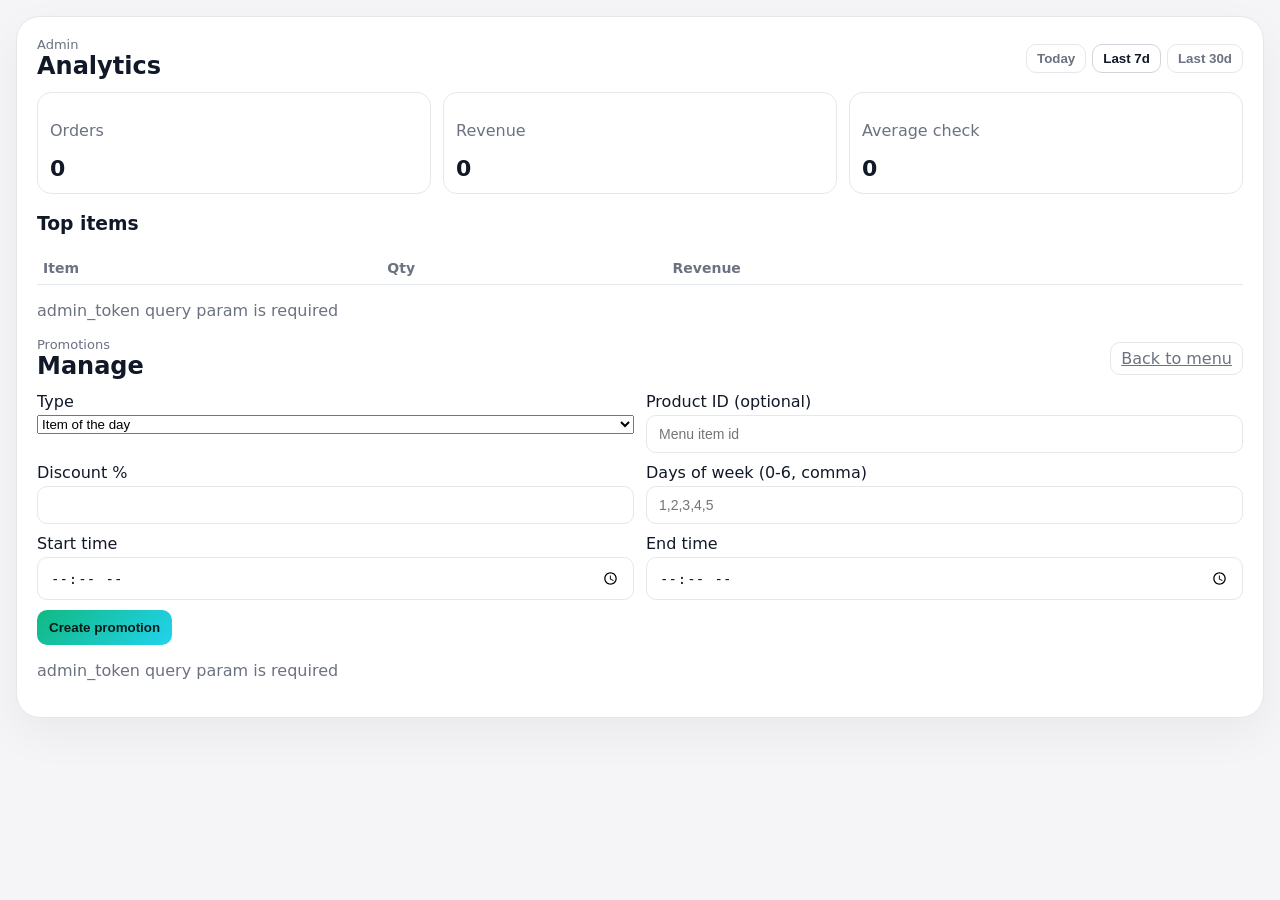
==== web/admin.html @ 86744d02 "Enhance stability and security: add error handling for bot token validation, improve session managem" ====
﻿<!DOCTYPE html>
<html lang="uz">
<head>
  <meta charset="UTF-8" />
  <meta name="viewport" content="width=device-width, initial-scale=1.0" />
  <title>Admin Analytics | Qadam</title>
  <link rel="stylesheet" href="/static/style.css" />
</head>
<body>
  <div class="page single">
    <main class="content">
      <header class="content-head">
        <div>
          <p class="eyebrow">Admin</p>
          <h2>Analytics</h2>
        </div>
        <div class="lang-switch">
          <button class="ghost-btn" data-range="today">Today</button>
          <button class="ghost-btn ghost-active" data-range="7d">Last 7d</button>
          <button class="ghost-btn" data-range="30d">Last 30d</button>
        </div>
      </header>

      <section class="analytics-grid" id="analytics">
        <div class="stat-card">
          <p class="muted">Orders</p>
          <h3 id="stat-orders">0</h3>
        </div>
        <div class="stat-card">
          <p class="muted">Revenue</p>
          <h3 id="stat-revenue">0</h3>
        </div>
        <div class="stat-card">
          <p class="muted">Average check</p>
          <h3 id="stat-avg">0</h3>
        </div>
      </section>

      <section class="orders-panel">
        <h3>Top items</h3>
        <table class="analytics-table">
          <thead>
            <tr>
              <th>Item</th>
              <th>Qty</th>
              <th>Revenue</th>
            </tr>
          </thead>
          <tbody id="top-items"></tbody>
        </table>
        <p id="analytics-status" class="muted status"></p>
      </section>

      <section class="orders-panel">
        <header class="content-head">
          <div>
            <p class="eyebrow">Promotions</p>
            <h2>Manage</h2>
          </div>
          <a class="ghost-btn" id="back-to-menu" href="/">Back to menu</a>
        </header>

        <form id="promo-form" class="form">
          <div class="grid-two">
            <div class="field">
              <label>Type</label>
              <select id="promo-type">
                <option value="item_of_the_day">Item of the day</option>
                <option value="happy_hours">Happy hours</option>
              </select>
            </div>
            <div class="field">
              <label>Product ID (optional)</label>
              <input id="promo-product" placeholder="Menu item id" />
            </div>
          </div>
          <div class="grid-two">
            <div class="field">
              <label>Discount %</label>
              <input id="promo-discount" type="number" min="0" max="100" />
            </div>
            <div class="field">
              <label>Days of week (0-6, comma)</label>
              <input id="promo-days" placeholder="1,2,3,4,5" />
            </div>
          </div>
          <div class="grid-two">
            <div class="field">
              <label>Start time</label>
              <input id="promo-start" type="time" />
            </div>
            <div class="field">
              <label>End time</label>
              <input id="promo-end" type="time" />
            </div>
          </div>
          <button type="submit">Create promotion</button>
          <p id="promo-status" class="muted status"></p>
        </form>

        <div id="promo-list" class="orders-list"></div>
      </section>
    </main>
  </div>

  <script>
    const tenantSlug = decodeURIComponent(window.location.pathname.split("/")[2] || "");
    const adminChatId = new URLSearchParams(window.location.search).get("admin_chat_id");
    const adminToken = new URLSearchParams(window.location.search).get("admin_token");
    const tenantRequiredError = "Tenant slug required. Open page as /t/<slug>/admin";
    const adminRequiredError = "admin_token query param is required";

    const tenantPath = (path) => {
      if (!tenantSlug) throw new Error(tenantRequiredError);
      return `/t/${encodeURIComponent(tenantSlug)}${path}`;
    };

    const adminHeaders = (extra = {}) => {
      if (!adminToken) throw new Error(adminRequiredError);
      const headers = { ...extra, "x-admin-token": String(adminToken) };
      if (adminChatId) {
        headers["x-admin-chat-id"] = String(adminChatId);
      }
      return headers;
    };

    const backLink = document.getElementById("back-to-menu");
    if (backLink && tenantSlug) {
      backLink.href = `/t/${encodeURIComponent(tenantSlug)}`;
    }

    const ordersEl = document.getElementById("stat-orders");
    const revenueEl = document.getElementById("stat-revenue");
    const avgEl = document.getElementById("stat-avg");
    const topItemsEl = document.getElementById("top-items");
    const analyticsStatus = document.getElementById("analytics-status");

    const promoForm = document.getElementById("promo-form");
    const promoStatus = document.getElementById("promo-status");
    const promoList = document.getElementById("promo-list");

    const formatPrice = (n) => `${Number(n || 0).toLocaleString("ru-RU")} so'm`;

    async function loadAnalytics(range = "7d") {
      analyticsStatus.textContent = "";
      if (!tenantSlug) {
        analyticsStatus.textContent = tenantRequiredError;
        return;
      }
      if (!adminToken) {
        analyticsStatus.textContent = adminRequiredError;
        return;
      }
      const res = await fetch(`${tenantPath("/api/admin/analytics")}?range=${encodeURIComponent(range)}`, {
        headers: adminHeaders(),
      });
      if (res.status === 403) {
        analyticsStatus.textContent = "Analytics unavailable for current plan or admin access.";
        return;
      }
      if (!res.ok) {
        analyticsStatus.textContent = "Analytics yuklab bo'lmadi.";
        return;
      }
      const data = await res.json();
      ordersEl.textContent = data.orders || 0;
      revenueEl.textContent = formatPrice(data.revenue || 0);
      avgEl.textContent = formatPrice(data.average_check || 0);
      topItemsEl.innerHTML = "";
      (data.top_items || []).forEach((item) => {
        const row = document.createElement("tr");
        row.innerHTML = `<td>${item.name}</td><td>${item.qty}</td><td>${formatPrice(item.revenue)}</td>`;
        topItemsEl.appendChild(row);
      });
    }

    async function loadPromotions() {
      promoStatus.textContent = "";
      if (!tenantSlug) {
        promoStatus.textContent = tenantRequiredError;
        return;
      }
      if (!adminToken) {
        promoStatus.textContent = adminRequiredError;
        return;
      }
      const res = await fetch(tenantPath("/api/admin/promotions"), { headers: adminHeaders() });
      if (res.status === 403) {
        promoStatus.textContent = "Promotions unavailable for current plan or admin access.";
        return;
      }
      if (!res.ok) {
        promoStatus.textContent = "Promolarni yuklab bo'lmadi.";
        return;
      }
      const data = await res.json();
      renderPromotions(data.items || []);
    }

    function renderPromotions(items) {
      promoList.innerHTML = "";
      if (!items.length) {
        promoList.innerHTML = '<p class="muted">Promo yo\'q</p>';
        return;
      }
      items.forEach((promo) => {
        const card = document.createElement("div");
        card.className = "orders-card";
        card.innerHTML = `
          <div class="orders-card-head">
            <div><strong>#${promo.id}</strong> · ${promo.type}</div>
            <span class="status-pill">${promo.is_active ? "Active" : "Inactive"}</span>
          </div>
          <div class="muted">Product: ${promo.product_id || "-"} | Discount: ${promo.discount_percent || 0}%</div>
          <div class="muted">Time: ${promo.start_time || "-"} - ${promo.end_time || "-"} | Days: ${(promo.days_of_week || []).join(", ")}</div>
        `;
        const btn = document.createElement("button");
        btn.type = "button";
        btn.textContent = promo.is_active ? "Deactivate" : "Activate";
        btn.addEventListener("click", async () => {
          await updatePromo(promo.id, { is_active: !promo.is_active });
          await loadPromotions();
        });
        const footer = document.createElement("div");
        footer.className = "orders-card-foot";
        footer.appendChild(document.createElement("div"));
        footer.appendChild(btn);
        card.appendChild(footer);
        promoList.appendChild(card);
      });
    }

    async function updatePromo(id, payload) {
      const res = await fetch(tenantPath(`/api/admin/promotions/${id}`), {
        method: "PATCH",
        headers: adminHeaders({ "Content-Type": "application/json" }),
        body: JSON.stringify(payload),
      });
      if (!res.ok) {
        promoStatus.textContent = "Promo yangilashda xatolik.";
      }
    }

    promoForm.addEventListener("submit", async (evt) => {
      evt.preventDefault();
      promoStatus.textContent = "";
      if (!tenantSlug) {
        promoStatus.textContent = tenantRequiredError;
        return;
      }
      if (!adminToken) {
        promoStatus.textContent = adminRequiredError;
        return;
      }

      const type = document.getElementById("promo-type").value;
      const productId = document.getElementById("promo-product").value;
      const discount = document.getElementById("promo-discount").value;
      const days = document.getElementById("promo-days").value;
      const start = document.getElementById("promo-start").value;
      const end = document.getElementById("promo-end").value;

      const payload = {
        type,
        product_id: productId ? Number(productId) : null,
        discount_percent: discount ? Number(discount) : null,
        days_of_week: days ? days.split(",").map((d) => Number(d.trim())).filter((d) => !Number.isNaN(d)) : null,
        start_time: start || null,
        end_time: end || null,
        is_active: true,
      };

      const res = await fetch(tenantPath("/api/admin/promotions"), {
        method: "POST",
        headers: adminHeaders({ "Content-Type": "application/json" }),
        body: JSON.stringify(payload),
      });
      if (!res.ok) {
        promoStatus.textContent = "Promo yaratishda xatolik.";
        return;
      }
      promoStatus.textContent = "Promo yaratildi.";
      promoForm.reset();
      await loadPromotions();
    });

    document.querySelectorAll("[data-range]").forEach((btn) => {
      btn.addEventListener("click", () => {
        document.querySelectorAll("[data-range]").forEach((b) => b.classList.remove("ghost-active"));
        btn.classList.add("ghost-active");
        loadAnalytics(btn.getAttribute("data-range"));
      });
    });

    loadAnalytics("7d");
    loadPromotions();
  </script>
</body>
</html>
---- static/style.css ----
:root {
  --bg: #f5f5f7;
  --panel: #ffffff;
  --card: #ffffff;
  --stroke: #e4e7ec;
  --accent: #10b981;
  --accent-2: #22d3ee;
  --text: #111827;
  --muted: #6b7280;
  --pill-green: #d1fae5;
  --pill-red: #fee2e2;
}
* { box-sizing: border-box; }
body {
  margin: 0;
  font-family: "Inter", system-ui, -apple-system, sans-serif;
  color: var(--text);
  background: var(--bg);
}
.page {
  display: grid;
  grid-template-columns: 320px 1fr 360px;
  gap: 16px;
  padding: 16px;
  max-width: 1440px;
  margin: 0 auto;
}
@media (max-width: 1200px) {
  .page { grid-template-columns: 260px 1fr; }
  .cart-pane { grid-column: 1 / -1; }
}
@media (max-width: 900px) {
  .page { grid-template-columns: 1fr; padding: 12px; }
  .promo-card { order: -1; }
  .cart-pane { position: static; top: auto; }
}
.promo-card {
  background: #111827;
  border-radius: 24px;
  padding: 20px;
  color: #f9fafb;
  display: flex;
  align-items: stretch;
  min-height: 520px;
  box-shadow: 0 20px 50px rgba(0,0,0,0.08);
}
.promo-plate {
  background: linear-gradient(180deg, #111827 0%, #0b1224 100%);
  border-radius: 18px;
  padding: 20px;
  border: 1px solid rgba(255,255,255,0.06);
  display: flex;
  flex-direction: column;
  gap: 16px;
}
.promo-plate h1 {
  margin: 0;
  font-size: 28px;
  line-height: 1.2;
}
.promo-copy { margin: 0; color: #cbd5e1; line-height: 1.5; }
.pill {
  display: inline-flex;
  padding: 6px 12px;
  border-radius: 999px;
  background: rgba(34,211,238,0.15);
  color: #a5f3fc;
  font-weight: 700;
  font-size: 12px;
  letter-spacing: 0.4px;
}
.promo-qr {
  margin-top: auto;
  display: flex;
  gap: 12px;
  align-items: center;
  padding: 12px;
  border-radius: 14px;
  background: rgba(255,255,255,0.04);
  border: 1px dashed rgba(255,255,255,0.12);
}
.promo-qr img {
  width: 80px;
  height: 80px;
  object-fit: cover;
  border-radius: 12px;
}
.qr-placeholder {
  width: 80px;
  height: 80px;
  border-radius: 14px;
  background: #0f172a;
  display: grid;
  place-items: center;
  color: #9ca3af;
  font-weight: 700;
  border: 1px solid rgba(255,255,255,0.08);
}
.promo-meta span { display: block; font-weight: 700; }
.promo-meta small { color: #cbd5e1; }
.promo-meta a {
  color: #a5f3fc;
  font-weight: 700;
  text-decoration: none;
}

.content {
  background: var(--panel);
  border-radius: 24px;
  padding: 20px;
  border: 1px solid var(--stroke);
  box-shadow: 0 16px 45px rgba(0,0,0,0.05);
}
.content-head {
  display: flex;
  justify-content: space-between;
  align-items: center;
  gap: 12px;
  margin-bottom: 12px;
}
.hero {
  position: relative;
  border-radius: 20px;
  overflow: hidden;
  min-height: 220px;
  margin-bottom: 18px;
  border: 1px solid var(--stroke);
}
.hero-media {
  position: absolute;
  inset: 0;
  background-size: cover;
  background-position: center;
  background-repeat: no-repeat;
}
.hero-media.hero-fallback {
  background: linear-gradient(135deg, #111827, #1f2937);
}
.hero-overlay {
  position: absolute;
  inset: 0;
  background: rgba(15, 23, 42, 0.5);
}
.hero-content {
  position: relative;
  z-index: 1;
  color: #f9fafb;
  padding: 18px 20px;
  max-width: 520px;
}
.hero-eyebrow {
  margin: 0 0 6px;
  font-size: 12px;
  letter-spacing: 0.4px;
  text-transform: uppercase;
  color: rgba(248, 250, 252, 0.8);
}
.hero-content h3 {
  margin: 0 0 8px;
  font-size: 26px;
}
.hero-desc {
  margin: 0 0 12px;
  color: rgba(248, 250, 252, 0.85);
  line-height: 1.5;
}
.hero-btn {
  background: rgba(255, 255, 255, 0.12);
  border-color: rgba(255, 255, 255, 0.3);
  color: #f9fafb;
}
.eyebrow { margin: 0; color: var(--muted); font-size: 13px; }
.content h2 { margin: 0; font-size: 24px; }
.lang-switch { display: inline-flex; gap: 6px; }
.ghost-btn {
  background: transparent;
  color: var(--muted);
  border: 1px solid var(--stroke);
  border-radius: 10px;
  padding: 6px 10px;
  cursor: pointer;
}
.ghost-active { color: var(--text); border-color: #d1d5db; }

.menu-grid {
  display: grid;
  gap: 14px;
  grid-template-columns: repeat(auto-fit, minmax(220px, 1fr));
}
.menu-card {
  background: var(--card);
  border: 1px solid var(--stroke);
  border-radius: 18px;
  padding: 14px;
  position: relative;
  box-shadow: 0 10px 30px rgba(0,0,0,0.04);
}
.menu-card .badge-green {
  position: absolute;
  top: 12px;
  left: 12px;
  background: var(--pill-green);
  color: #047857;
  padding: 4px 10px;
  border-radius: 10px;
  font-size: 12px;
  font-weight: 700;
}
.menu-card .badge-promo {
  position: absolute;
  top: 12px;
  right: 12px;
  background: #fee2e2;
  color: #991b1b;
  padding: 4px 10px;
  border-radius: 10px;
  font-size: 12px;
  font-weight: 700;
}
.menu-card .badge-promo-alt {
  position: absolute;
  bottom: 12px;
  left: 12px;
  background: #e0f2fe;
  color: #075985;
  padding: 4px 10px;
  border-radius: 10px;
  font-size: 12px;
  font-weight: 700;
}
.menu-card img {
  width: 100%;
  height: 100%;
  object-fit: cover;
  object-position: center;
  display: block;
  background: #f8fafc;
}
.menu-item-image {
  width: 100%;
  height: 200px;
  overflow: hidden;
  border-radius: 14px;
  background: #f3f4f6;
}
.menu-card h4 { margin: 10px 0 6px; font-size: 16px; }
.menu-card p { margin: 0; color: var(--muted); font-size: 13px; line-height: 1.5; min-height: 40px; }
.price-row {
  display: flex;
  align-items: center;
  justify-content: space-between;
  margin-top: 12px;
}
.price {
  font-size: 18px;
  font-weight: 800;
  display: flex;
  flex-direction: column;
  gap: 2px;
}
.promo-note {
  font-size: 11px;
  color: var(--muted);
  text-decoration: line-through;
}
.add-btn {
  width: 44px;
  height: 36px;
  border-radius: 10px;
  border: 1px solid var(--stroke);
  background: #f5f5f7;
  cursor: pointer;
  font-size: 18px;
  color: #111827;
}
.cart-pane {
  position: sticky;
  top: 12px;
  align-self: start;
  background: var(--panel);
  border: 1px solid var(--stroke);
  border-radius: 18px;
  padding: 16px;
  box-shadow: 0 16px 40px rgba(0,0,0,0.06);
  display: flex;
  flex-direction: column;
  gap: 12px;
}
.cart-head { display: flex; align-items: center; justify-content: space-between; gap: 10px; }
.cart-body { min-height: 120px; border: 1px dashed var(--stroke); border-radius: 12px; padding: 10px; background: #f8fafc; }
.cart-list { margin: 0; padding: 0; list-style: none; display: flex; flex-direction: column; gap: 6px; }
.cart-item { display: flex; justify-content: space-between; padding: 8px 6px; background: #fff; border-radius: 10px; border: 1px solid #e5e7eb; }
.field { display: flex; flex-direction: column; gap: 4px; margin-bottom: 10px; }
input, textarea {
  background: #fff;
  border: 1px solid #e5e7eb;
  border-radius: 10px;
  padding: 10px 12px;
  color: var(--text);
  font-size: 14px;
  width: 100%;
}
textarea { resize: vertical; min-height: 70px; }
.muted { color: var(--muted); }
.status { min-height: 20px; }
.total-line { font-weight: 800; }
.grid-two {
  display: grid;
  grid-template-columns: repeat(auto-fit, minmax(160px, 1fr));
  gap: 12px;
}
.page.single {
  grid-template-columns: 1fr;
}
.orders-panel {
  margin-top: 12px;
}
.orders-search {
  display: flex;
  gap: 10px;
  align-items: center;
}
.orders-search button {
  white-space: nowrap;
}
.orders-list {
  display: grid;
  gap: 12px;
}
.orders-card {
  border: 1px solid var(--stroke);
  border-radius: 14px;
  padding: 12px;
  background: #fff;
  display: grid;
  gap: 10px;
}
.orders-card-head {
  display: flex;
  justify-content: space-between;
  align-items: center;
  gap: 10px;
}
.orders-items {
  margin: 0;
  padding-left: 18px;
  color: var(--muted);
}
.orders-card-foot {
  display: flex;
  justify-content: space-between;
  align-items: center;
  gap: 10px;
}
.status-pill {
  padding: 4px 10px;
  border-radius: 999px;
  background: var(--pill-green);
  color: #047857;
  font-size: 12px;
  font-weight: 700;
}
.analytics-grid {
  display: grid;
  gap: 12px;
  grid-template-columns: repeat(auto-fit, minmax(180px, 1fr));
  margin-bottom: 16px;
}
.stat-card {
  border: 1px solid var(--stroke);
  border-radius: 14px;
  padding: 12px;
  background: #fff;
}
.stat-card h3 {
  margin: 6px 0 0;
  font-size: 22px;
}
.analytics-table {
  width: 100%;
  border-collapse: collapse;
  margin-top: 10px;
}
.analytics-table th,
.analytics-table td {
  text-align: left;
  border-bottom: 1px solid var(--stroke);
  padding: 8px 6px;
  font-size: 14px;
}
.analytics-table th {
  color: var(--muted);
  font-weight: 600;
}
button {
  background: linear-gradient(135deg, var(--accent), var(--accent-2));
  color: #041b16;
  border: none;
  border-radius: 10px;
  padding: 10px 12px;
  font-weight: 700;
  cursor: pointer;
  transition: transform 120ms ease, box-shadow 120ms ease;
}
button:hover { transform: translateY(-1px); box-shadow: 0 8px 18px rgba(34, 211, 238, 0.25); }
button:disabled { opacity: 0.6; cursor: not-allowed; transform: none; box-shadow: none; }
.img-placeholder {
  width: 100%;
  height: 100%;
  background: #f3f4f6;
  display: grid;
  place-items: center;
  color: var(--muted);
  font-weight: 700;
  text-align: center;
  padding: 12px;
}
@media (max-width: 768px) {
  .menu-item-image { height: 150px; }
  .hero { min-height: 170px; }
  .hero-content { padding: 14px 16px; }
  .hero-content h3 { font-size: 22px; }
}
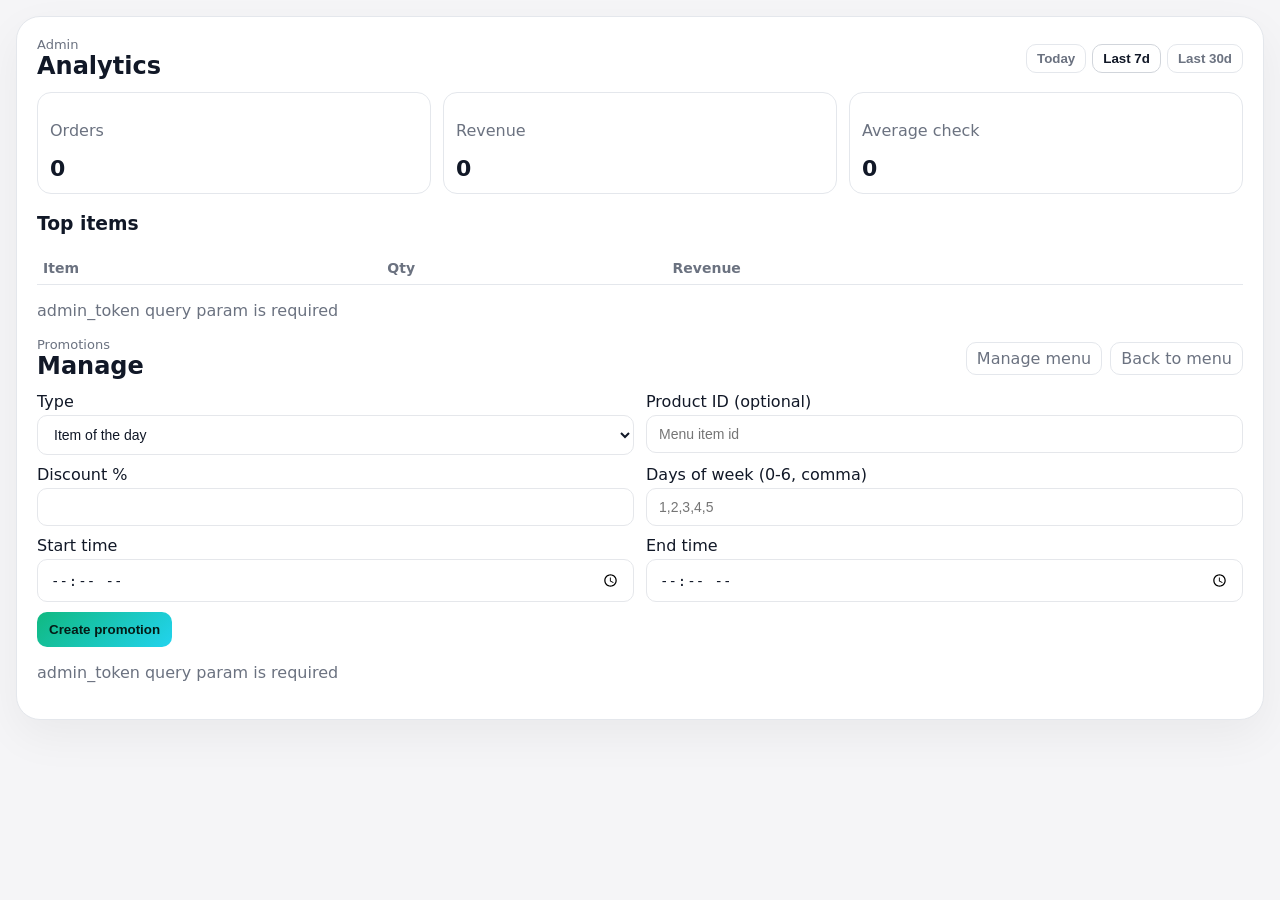
==== commit e54c1e8e: "Implement admin menu management: add menu item creation, updating, and deletion functionality; enhan" ====
--- a/web/admin.html
+++ b/web/admin.html
@@ -57,7 +57,10 @@
             <p class="eyebrow">Promotions</p>
             <h2>Manage</h2>
           </div>
-          <a class="ghost-btn" id="back-to-menu" href="/">Back to menu</a>
+          <div class="menu-admin-nav">
+            <a class="ghost-btn button-link" id="menu-manager-link" href="/">Manage menu</a>
+            <a class="ghost-btn button-link" id="back-to-menu" href="/">Back to menu</a>
+          </div>
         </header>
 
         <form id="promo-form" class="form">
@@ -125,8 +128,14 @@
     };
 
     const backLink = document.getElementById("back-to-menu");
+    const menuManagerLink = document.getElementById("menu-manager-link");
     if (backLink && tenantSlug) {
       backLink.href = `/t/${encodeURIComponent(tenantSlug)}`;
+    }
+    if (menuManagerLink && tenantSlug) {
+      const params = new URLSearchParams(window.location.search);
+      const suffix = params.toString() ? `?${params.toString()}` : "";
+      menuManagerLink.href = `/admin/menu/${encodeURIComponent(tenantSlug)}${suffix}`;
     }
 
     const ordersEl = document.getElementById("stat-orders");
--- a/static/style.css
+++ b/static/style.css
@@ -116,6 +116,7 @@
   justify-content: space-between;
   align-items: center;
   gap: 12px;
+  flex-wrap: wrap;
   margin-bottom: 12px;
 }
 .hero {
@@ -172,6 +173,11 @@
 .eyebrow { margin: 0; color: var(--muted); font-size: 13px; }
 .content h2 { margin: 0; font-size: 24px; }
 .lang-switch { display: inline-flex; gap: 6px; }
+.menu-admin-nav {
+  display: inline-flex;
+  gap: 8px;
+  flex-wrap: wrap;
+}
 .ghost-btn {
   background: transparent;
   color: var(--muted);
@@ -291,7 +297,7 @@
 .cart-list { margin: 0; padding: 0; list-style: none; display: flex; flex-direction: column; gap: 6px; }
 .cart-item { display: flex; justify-content: space-between; padding: 8px 6px; background: #fff; border-radius: 10px; border: 1px solid #e5e7eb; }
 .field { display: flex; flex-direction: column; gap: 4px; margin-bottom: 10px; }
-input, textarea {
+input, textarea, select {
   background: #fff;
   border: 1px solid #e5e7eb;
   border-radius: 10px;
@@ -314,6 +320,7 @@
 }
 .orders-panel {
   margin-top: 12px;
+  min-width: 0;
 }
 .orders-search {
   display: flex;
@@ -351,6 +358,7 @@
   justify-content: space-between;
   align-items: center;
   gap: 10px;
+  flex-wrap: wrap;
 }
 .status-pill {
   padding: 4px 10px;
@@ -392,6 +400,122 @@
   color: var(--muted);
   font-weight: 600;
 }
+.button-link {
+  text-decoration: none;
+  display: inline-flex;
+  align-items: center;
+  justify-content: center;
+}
+.secondary-btn,
+.danger-btn {
+  background: #fff;
+  color: var(--text);
+  border: 1px solid var(--stroke);
+  box-shadow: none;
+}
+.secondary-btn:hover,
+.danger-btn:hover {
+  box-shadow: none;
+}
+.danger-btn {
+  color: #991b1b;
+  border-color: #fecaca;
+  background: #fff5f5;
+}
+.menu-admin-page {
+  overflow: hidden;
+}
+.menu-admin-shell {
+  display: grid;
+  grid-template-columns: minmax(300px, 360px) minmax(0, 1fr);
+  gap: 18px;
+  align-items: start;
+}
+.menu-admin-form-panel {
+  position: sticky;
+  top: 12px;
+  align-self: start;
+}
+.menu-table-toolbar {
+  display: flex;
+  align-items: center;
+  justify-content: space-between;
+  gap: 12px;
+  flex-wrap: wrap;
+}
+.menu-table-wrap {
+  width: 100%;
+  overflow-x: auto;
+  border: 1px solid var(--stroke);
+  border-radius: 16px;
+  background: #fff;
+  padding: 6px 12px 12px;
+}
+.menu-admin-table {
+  min-width: 760px;
+  margin-top: 0;
+}
+.upload-row {
+  display: flex;
+  align-items: center;
+  gap: 10px;
+  flex-wrap: wrap;
+}
+.image-preview-card {
+  width: 100%;
+  min-height: 180px;
+  border-radius: 16px;
+  overflow: hidden;
+  border: 1px dashed var(--stroke);
+  background: #f8fafc;
+  display: grid;
+  place-items: center;
+}
+.image-preview-card.has-image {
+  border-style: solid;
+}
+.image-preview-card img {
+  width: 100%;
+  height: 220px;
+  object-fit: cover;
+  display: block;
+}
+.menu-form-actions {
+  display: flex;
+  gap: 10px;
+  flex-wrap: wrap;
+}
+.inline-actions {
+  display: flex;
+  gap: 8px;
+  flex-wrap: wrap;
+}
+.image-thumb {
+  width: 68px;
+  height: 68px;
+  border-radius: 12px;
+  object-fit: cover;
+  display: block;
+  background: #f3f4f6;
+  border: 1px solid var(--stroke);
+}
+.image-thumb-fallback {
+  display: grid;
+  place-items: center;
+  color: var(--muted);
+  font-size: 12px;
+  text-align: center;
+  padding: 6px;
+}
+.empty-state {
+  margin-top: 14px;
+  border: 1px dashed var(--stroke);
+  border-radius: 16px;
+  padding: 18px;
+  color: var(--muted);
+  text-align: center;
+  background: #fafafa;
+}
 button {
   background: linear-gradient(135deg, var(--accent), var(--accent-2));
   color: #041b16;
@@ -420,4 +544,8 @@
   .hero { min-height: 170px; }
   .hero-content { padding: 14px 16px; }
   .hero-content h3 { font-size: 22px; }
-}
+  .menu-admin-shell { grid-template-columns: 1fr; }
+  .menu-admin-form-panel { position: static; }
+  .menu-table-wrap { padding: 6px 8px 10px; }
+  .image-preview-card img { height: 180px; }
+}
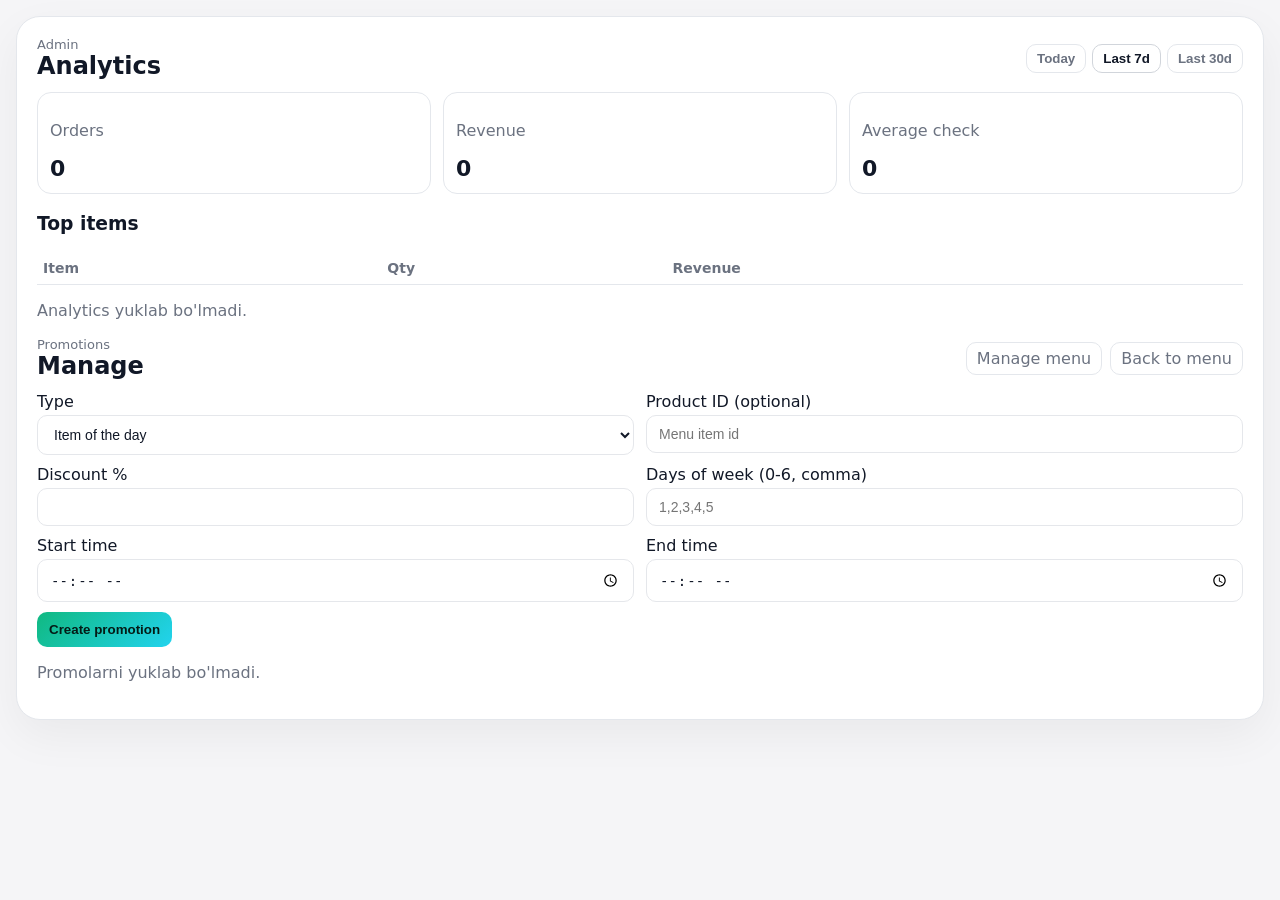
==== commit 505dedfb: "Add admin login tokens and cookie sessions" ====
--- a/web/admin.html
+++ b/web/admin.html
@@ -108,33 +108,25 @@
 
   <script>
     const tenantSlug = decodeURIComponent(window.location.pathname.split("/")[2] || "");
-    const adminChatId = new URLSearchParams(window.location.search).get("admin_chat_id");
-    const adminToken = new URLSearchParams(window.location.search).get("admin_token");
+    const initialParams = new URLSearchParams(window.location.search);
+    const adminToken = initialParams.get("admin_token");
     const tenantRequiredError = "Tenant slug required. Open page as /t/<slug>/admin";
-    const adminRequiredError = "admin_token query param is required";
+    const accessDeniedError = "Access denied.";
 
     const tenantPath = (path) => {
       if (!tenantSlug) throw new Error(tenantRequiredError);
       return `/t/${encodeURIComponent(tenantSlug)}${path}`;
     };
 
-    const adminHeaders = (extra = {}) => {
-      if (!adminToken) throw new Error(adminRequiredError);
-      const headers = { ...extra, "x-admin-token": String(adminToken) };
-      if (adminChatId) {
-        headers["x-admin-chat-id"] = String(adminChatId);
-      }
-      return headers;
-    };
-
     const backLink = document.getElementById("back-to-menu");
     const menuManagerLink = document.getElementById("menu-manager-link");
+    const cleanedParams = new URLSearchParams(window.location.search);
+    cleanedParams.delete("admin_token");
     if (backLink && tenantSlug) {
       backLink.href = `/t/${encodeURIComponent(tenantSlug)}`;
     }
     if (menuManagerLink && tenantSlug) {
-      const params = new URLSearchParams(window.location.search);
-      const suffix = params.toString() ? `?${params.toString()}` : "";
+      const suffix = cleanedParams.toString() ? `?${cleanedParams.toString()}` : "";
       menuManagerLink.href = `/admin/menu/${encodeURIComponent(tenantSlug)}${suffix}`;
     }
 
@@ -150,19 +142,52 @@
 
     const formatPrice = (n) => `${Number(n || 0).toLocaleString("ru-RU")} so'm`;
 
+    function replaceUrlWithoutAdminToken() {
+      const url = new URL(window.location.href);
+      url.searchParams.delete("admin_token");
+      const nextQuery = url.searchParams.toString();
+      const nextUrl = nextQuery ? `${url.pathname}?${nextQuery}` : url.pathname;
+      window.history.replaceState({}, "", nextUrl);
+    }
+
+    async function bootstrapAdminAuth() {
+      if (!tenantSlug) {
+        analyticsStatus.textContent = tenantRequiredError;
+        promoStatus.textContent = tenantRequiredError;
+        return false;
+      }
+      if (!adminToken) {
+        return true;
+      }
+
+      const res = await fetch("/admin/auth/login", {
+        method: "POST",
+        headers: { "Content-Type": "application/json" },
+        credentials: "same-origin",
+        body: JSON.stringify({ token: adminToken, slug: tenantSlug }),
+      });
+      if (!res.ok) {
+        analyticsStatus.textContent = accessDeniedError;
+        promoStatus.textContent = accessDeniedError;
+        return false;
+      }
+      replaceUrlWithoutAdminToken();
+      return true;
+    }
+
     async function loadAnalytics(range = "7d") {
       analyticsStatus.textContent = "";
       if (!tenantSlug) {
         analyticsStatus.textContent = tenantRequiredError;
         return;
       }
-      if (!adminToken) {
-        analyticsStatus.textContent = adminRequiredError;
-        return;
-      }
       const res = await fetch(`${tenantPath("/api/admin/analytics")}?range=${encodeURIComponent(range)}`, {
-        headers: adminHeaders(),
-      });
+        credentials: "same-origin",
+      });
+      if (res.status === 401) {
+        analyticsStatus.textContent = accessDeniedError;
+        return;
+      }
       if (res.status === 403) {
         analyticsStatus.textContent = "Analytics unavailable for current plan or admin access.";
         return;
@@ -189,11 +214,11 @@
         promoStatus.textContent = tenantRequiredError;
         return;
       }
-      if (!adminToken) {
-        promoStatus.textContent = adminRequiredError;
-        return;
-      }
-      const res = await fetch(tenantPath("/api/admin/promotions"), { headers: adminHeaders() });
+      const res = await fetch(tenantPath("/api/admin/promotions"), { credentials: "same-origin" });
+      if (res.status === 401) {
+        promoStatus.textContent = accessDeniedError;
+        return;
+      }
       if (res.status === 403) {
         promoStatus.textContent = "Promotions unavailable for current plan or admin access.";
         return;
@@ -242,10 +267,13 @@
     async function updatePromo(id, payload) {
       const res = await fetch(tenantPath(`/api/admin/promotions/${id}`), {
         method: "PATCH",
-        headers: adminHeaders({ "Content-Type": "application/json" }),
+        headers: { "Content-Type": "application/json" },
+        credentials: "same-origin",
         body: JSON.stringify(payload),
       });
-      if (!res.ok) {
+      if (res.status === 401) {
+        promoStatus.textContent = accessDeniedError;
+      } else if (!res.ok) {
         promoStatus.textContent = "Promo yangilashda xatolik.";
       }
     }
@@ -255,10 +283,6 @@
       promoStatus.textContent = "";
       if (!tenantSlug) {
         promoStatus.textContent = tenantRequiredError;
-        return;
-      }
-      if (!adminToken) {
-        promoStatus.textContent = adminRequiredError;
         return;
       }
 
@@ -281,9 +305,14 @@
 
       const res = await fetch(tenantPath("/api/admin/promotions"), {
         method: "POST",
-        headers: adminHeaders({ "Content-Type": "application/json" }),
+        headers: { "Content-Type": "application/json" },
+        credentials: "same-origin",
         body: JSON.stringify(payload),
       });
+      if (res.status === 401) {
+        promoStatus.textContent = accessDeniedError;
+        return;
+      }
       if (!res.ok) {
         promoStatus.textContent = "Promo yaratishda xatolik.";
         return;
@@ -301,8 +330,16 @@
       });
     });
 
-    loadAnalytics("7d");
-    loadPromotions();
+    async function boot() {
+      const ok = await bootstrapAdminAuth();
+      if (!ok) {
+        return;
+      }
+      await loadAnalytics("7d");
+      await loadPromotions();
+    }
+
+    boot();
   </script>
 </body>
 </html>
--- a/static/style.css
+++ b/static/style.css
@@ -425,6 +425,40 @@
 .menu-admin-page {
   overflow: hidden;
 }
+.category-manager-panel {
+  display: grid;
+  gap: 12px;
+}
+.category-form {
+  margin-bottom: 0;
+}
+.inline-form-row {
+  display: flex;
+  gap: 10px;
+  align-items: center;
+}
+.inline-form-row input {
+  flex: 1 1 auto;
+}
+.category-list {
+  display: grid;
+  gap: 10px;
+}
+.category-row {
+  border: 1px solid var(--stroke);
+  border-radius: 14px;
+  padding: 12px;
+  background: #fff;
+  display: flex;
+  justify-content: space-between;
+  gap: 10px;
+  align-items: center;
+  flex-wrap: wrap;
+}
+.category-row-main {
+  display: grid;
+  gap: 4px;
+}
 .menu-admin-shell {
   display: grid;
   grid-template-columns: minmax(300px, 360px) minmax(0, 1fr);
@@ -454,6 +488,14 @@
 .menu-admin-table {
   min-width: 760px;
   margin-top: 0;
+}
+.category-group-row td {
+  background: #f8fafc;
+  font-weight: 700;
+}
+.group-meta {
+  margin-left: 8px;
+  font-weight: 400;
 }
 .upload-row {
   display: flex;
@@ -515,6 +557,10 @@
   color: var(--muted);
   text-align: center;
   background: #fafafa;
+}
+.empty-state.compact {
+  margin-top: 0;
+  padding: 14px;
 }
 button {
   background: linear-gradient(135deg, var(--accent), var(--accent-2));
@@ -548,4 +594,5 @@
   .menu-admin-form-panel { position: static; }
   .menu-table-wrap { padding: 6px 8px 10px; }
   .image-preview-card img { height: 180px; }
-}
+  .inline-form-row { flex-direction: column; align-items: stretch; }
+}
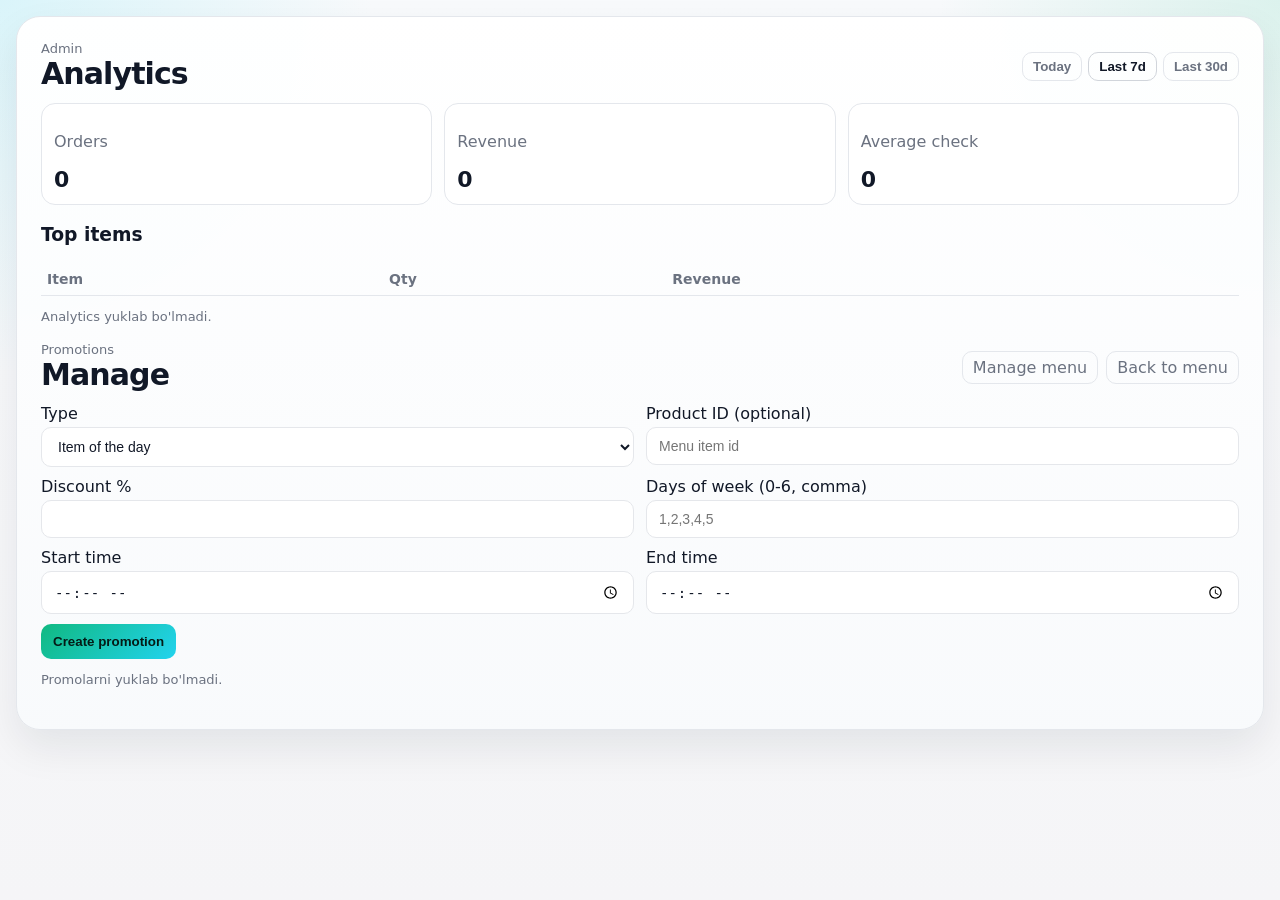
==== commit c4b2e196: "updated css" ====
--- a/web/admin.html
+++ b/web/admin.html
@@ -163,7 +163,7 @@
       const res = await fetch("/admin/auth/login", {
         method: "POST",
         headers: { "Content-Type": "application/json" },
-        credentials: "same-origin",
+        credentials: "include",
         body: JSON.stringify({ token: adminToken, slug: tenantSlug }),
       });
       if (!res.ok) {
@@ -182,7 +182,7 @@
         return;
       }
       const res = await fetch(`${tenantPath("/api/admin/analytics")}?range=${encodeURIComponent(range)}`, {
-        credentials: "same-origin",
+        credentials: "include",
       });
       if (res.status === 401) {
         analyticsStatus.textContent = accessDeniedError;
@@ -214,7 +214,7 @@
         promoStatus.textContent = tenantRequiredError;
         return;
       }
-      const res = await fetch(tenantPath("/api/admin/promotions"), { credentials: "same-origin" });
+      const res = await fetch(tenantPath("/api/admin/promotions"), { credentials: "include" });
       if (res.status === 401) {
         promoStatus.textContent = accessDeniedError;
         return;
@@ -268,7 +268,7 @@
       const res = await fetch(tenantPath(`/api/admin/promotions/${id}`), {
         method: "PATCH",
         headers: { "Content-Type": "application/json" },
-        credentials: "same-origin",
+        credentials: "include",
         body: JSON.stringify(payload),
       });
       if (res.status === 401) {
@@ -306,7 +306,7 @@
       const res = await fetch(tenantPath("/api/admin/promotions"), {
         method: "POST",
         headers: { "Content-Type": "application/json" },
-        credentials: "same-origin",
+        credentials: "include",
         body: JSON.stringify(payload),
       });
       if (res.status === 401) {
--- a/static/style.css
+++ b/static/style.css
@@ -5,36 +5,59 @@
   --stroke: #e4e7ec;
   --accent: #10b981;
   --accent-2: #22d3ee;
+  --accent-deep: #0f766e;
   --text: #111827;
   --muted: #6b7280;
   --pill-green: #d1fae5;
   --pill-red: #fee2e2;
+  --shadow-soft: 0 18px 40px rgba(15, 23, 42, 0.08);
+  --shadow-strong: 0 22px 50px rgba(15, 23, 42, 0.14);
 }
 * { box-sizing: border-box; }
 body {
   margin: 0;
+  min-height: 100vh;
   font-family: "Inter", system-ui, -apple-system, sans-serif;
   color: var(--text);
-  background: var(--bg);
+  background:
+    radial-gradient(circle at top left, rgba(34, 211, 238, 0.14), transparent 24%),
+    radial-gradient(circle at top right, rgba(16, 185, 129, 0.12), transparent 22%),
+    linear-gradient(180deg, #f8fafc 0%, var(--bg) 100%);
 }
 .page {
-  display: grid;
-  grid-template-columns: 320px 1fr 360px;
+  display: flex;
+  align-items: stretch;
   gap: 16px;
   padding: 16px;
-  max-width: 1440px;
+  width: min(1440px, 100%);
   margin: 0 auto;
+  height: 100vh;
+  overflow: hidden;
 }
 @media (max-width: 1200px) {
-  .page { grid-template-columns: 260px 1fr; }
-  .cart-pane { grid-column: 1 / -1; }
+  .page { padding: 12px; }
+  .promo-card { flex-basis: 260px; }
+  .cart-pane { flex-basis: 320px; }
 }
 @media (max-width: 900px) {
-  .page { grid-template-columns: 1fr; padding: 12px; }
+  .page {
+    flex-direction: column;
+    height: auto;
+    overflow: visible;
+    padding: 12px;
+  }
   .promo-card { order: -1; }
+  .promo-card,
+  .cart-pane,
+  .content {
+    width: 100%;
+    overflow: visible;
+    min-height: 0;
+  }
   .cart-pane { position: static; top: auto; }
 }
 .promo-card {
+  flex: 0 0 320px;
   background: #111827;
   border-radius: 24px;
   padding: 20px;
@@ -42,6 +65,7 @@
   display: flex;
   align-items: stretch;
   min-height: 520px;
+  overflow-y: auto;
   box-shadow: 0 20px 50px rgba(0,0,0,0.08);
 }
 .promo-plate {
@@ -105,11 +129,15 @@
 }
 
 .content {
-  background: var(--panel);
+  flex: 1 1 auto;
+  min-width: 0;
+  max-width: 100%;
+  background: linear-gradient(180deg, rgba(255,255,255,0.96) 0%, rgba(248,250,252,0.96) 100%);
   border-radius: 24px;
-  padding: 20px;
-  border: 1px solid var(--stroke);
-  box-shadow: 0 16px 45px rgba(0,0,0,0.05);
+  padding: 24px;
+  overflow-y: auto;
+  border: 1px solid var(--stroke);
+  box-shadow: var(--shadow-soft);
 }
 .content-head {
   display: flex;
@@ -126,6 +154,7 @@
   min-height: 220px;
   margin-bottom: 18px;
   border: 1px solid var(--stroke);
+  box-shadow: var(--shadow-soft);
 }
 .hero-media {
   position: absolute;
@@ -140,7 +169,7 @@
 .hero-overlay {
   position: absolute;
   inset: 0;
-  background: rgba(15, 23, 42, 0.5);
+  background: linear-gradient(90deg, rgba(15, 23, 42, 0.78) 0%, rgba(15, 23, 42, 0.4) 56%, rgba(15, 23, 42, 0.2) 100%);
 }
 .hero-content {
   position: relative;
@@ -169,9 +198,10 @@
   background: rgba(255, 255, 255, 0.12);
   border-color: rgba(255, 255, 255, 0.3);
   color: #f9fafb;
+  backdrop-filter: blur(6px);
 }
 .eyebrow { margin: 0; color: var(--muted); font-size: 13px; }
-.content h2 { margin: 0; font-size: 24px; }
+.content h2 { margin: 0; font-size: 30px; font-weight: 800; letter-spacing: -0.03em; }
 .lang-switch { display: inline-flex; gap: 6px; }
 .menu-admin-nav {
   display: inline-flex;
@@ -185,21 +215,53 @@
   border-radius: 10px;
   padding: 6px 10px;
   cursor: pointer;
+  transition: border-color 140ms ease, color 140ms ease, background-color 140ms ease, transform 140ms ease;
+}
+.ghost-btn:hover {
+  color: var(--text);
+  background: rgba(255, 255, 255, 0.68);
+  border-color: #cbd5e1;
 }
 .ghost-active { color: var(--text); border-color: #d1d5db; }
 
 .menu-grid {
   display: grid;
+  gap: 20px;
+  grid-template-columns: repeat(auto-fit, minmax(240px, 1fr));
+  align-items: start;
+}
+.menu-section-title,
+.menu-section-subtitle {
+  grid-column: 1 / -1;
+}
+.menu-section-title {
+  margin: 4px 0 2px;
+  font-size: 22px;
+  font-weight: 800;
+  letter-spacing: -0.02em;
+}
+.menu-section-subtitle {
+  margin: -6px 0 2px;
+  color: var(--muted);
+  font-size: 14px;
+}
+.menu-card {
+  display: flex;
+  flex-direction: column;
   gap: 14px;
-  grid-template-columns: repeat(auto-fit, minmax(220px, 1fr));
-}
-.menu-card {
-  background: var(--card);
-  border: 1px solid var(--stroke);
-  border-radius: 18px;
+  background: linear-gradient(180deg, #ffffff 0%, #f8fafc 100%);
+  border: 1px solid var(--stroke);
+  border-radius: 16px;
   padding: 14px;
   position: relative;
-  box-shadow: 0 10px 30px rgba(0,0,0,0.04);
+  overflow: hidden;
+  box-shadow: 0 4px 15px rgba(0,0,0,0.08);
+  transition: transform 180ms ease, box-shadow 180ms ease, border-color 180ms ease;
+}
+.menu-card:hover {
+  transform: translateY(-4px) scale(1.02);
+  box-shadow: 0 12px 28px rgba(15, 23, 42, 0.14);
+  border-color: rgba(16, 185, 129, 0.22);
 }
 .menu-card .badge-green {
   position: absolute;
@@ -241,28 +303,54 @@
   object-position: center;
   display: block;
   background: #f8fafc;
+  transition: transform 220ms ease, opacity 180ms ease;
+}
+.menu-card:hover .menu-item-image img {
+  transform: scale(1.04);
 }
 .menu-item-image {
   width: 100%;
-  height: 200px;
+  aspect-ratio: 4 / 3;
+  min-height: 200px;
   overflow: hidden;
   border-radius: 14px;
-  background: #f3f4f6;
-}
-.menu-card h4 { margin: 10px 0 6px; font-size: 16px; }
-.menu-card p { margin: 0; color: var(--muted); font-size: 13px; line-height: 1.5; min-height: 40px; }
+  background: linear-gradient(135deg, #f8fafc, #e5e7eb);
+  border: 1px solid rgba(148, 163, 184, 0.18);
+  box-shadow: 0 8px 20px rgba(15, 23, 42, 0.08);
+}
+.menu-card-body {
+  display: grid;
+  gap: 8px;
+  flex: 1 1 auto;
+}
+.menu-card h4 {
+  margin: 0;
+  font-size: 19px;
+  font-weight: 800;
+  line-height: 1.25;
+  letter-spacing: -0.02em;
+}
+.menu-card p {
+  margin: 0;
+  color: var(--muted);
+  font-size: 14px;
+  line-height: 1.55;
+  min-height: 48px;
+}
 .price-row {
   display: flex;
   align-items: center;
   justify-content: space-between;
-  margin-top: 12px;
+  gap: 12px;
+  margin-top: auto;
 }
 .price {
-  font-size: 18px;
+  font-size: 21px;
   font-weight: 800;
   display: flex;
   flex-direction: column;
   gap: 2px;
+  letter-spacing: -0.03em;
 }
 .promo-note {
   font-size: 11px;
@@ -270,32 +358,145 @@
   text-decoration: line-through;
 }
 .add-btn {
-  width: 44px;
-  height: 36px;
-  border-radius: 10px;
-  border: 1px solid var(--stroke);
-  background: #f5f5f7;
+  min-width: 116px;
+  height: 44px;
+  border-radius: 12px;
+  border: 1px solid #17a86b;
+  background: linear-gradient(135deg, #22c55e, #16a34a);
   cursor: pointer;
-  font-size: 18px;
-  color: #111827;
+  font-size: 14px;
+  color: #f8fffb;
+  box-shadow: 0 10px 20px rgba(22, 163, 74, 0.22);
+}
+.add-btn:hover {
+  background: linear-gradient(135deg, #28cf66, #15803d);
+  box-shadow: 0 14px 24px rgba(22, 163, 74, 0.28);
+}
+.add-btn.is-added {
+  border-color: #15803d;
+  background: linear-gradient(135deg, #16a34a, #166534);
 }
 .cart-pane {
-  position: sticky;
-  top: 12px;
-  align-self: start;
-  background: var(--panel);
+  flex: 0 0 360px;
+  background: linear-gradient(180deg, #111827 0%, #0b1220 100%);
   border: 1px solid var(--stroke);
   border-radius: 18px;
   padding: 16px;
-  box-shadow: 0 16px 40px rgba(0,0,0,0.06);
+  overflow-y: auto;
+  box-shadow: 0 16px 36px rgba(15, 23, 42, 0.18);
   display: flex;
   flex-direction: column;
-  gap: 12px;
-}
-.cart-head { display: flex; align-items: center; justify-content: space-between; gap: 10px; }
-.cart-body { min-height: 120px; border: 1px dashed var(--stroke); border-radius: 12px; padding: 10px; background: #f8fafc; }
-.cart-list { margin: 0; padding: 0; list-style: none; display: flex; flex-direction: column; gap: 6px; }
-.cart-item { display: flex; justify-content: space-between; padding: 8px 6px; background: #fff; border-radius: 10px; border: 1px solid #e5e7eb; }
+  gap: 14px;
+  color: #f8fafc;
+}
+.section-title {
+  margin: 0 0 2px;
+  font-size: 20px;
+  font-weight: 800;
+  letter-spacing: -0.02em;
+}
+.cart-count {
+  display: block;
+  margin-top: 4px;
+}
+.cart-head { display: flex; align-items: flex-start; justify-content: space-between; gap: 10px; }
+.cart-head .ghost-btn {
+  color: #e2e8f0;
+  border-color: rgba(148, 163, 184, 0.32);
+  background: rgba(255, 255, 255, 0.04);
+}
+.cart-body {
+  min-height: 150px;
+  border: 1px solid rgba(148, 163, 184, 0.24);
+  border-radius: 14px;
+  padding: 12px;
+  background: linear-gradient(180deg, rgba(255,255,255,0.08) 0%, rgba(255,255,255,0.04) 100%);
+}
+.cart-list { margin: 0; padding: 0; list-style: none; display: flex; flex-direction: column; gap: 8px; }
+.cart-item {
+  display: grid;
+  gap: 8px;
+  padding: 12px;
+  background: #ffffff;
+  border-radius: 14px;
+  border: 1px solid rgba(226, 232, 240, 0.9);
+  color: var(--text);
+  box-shadow: 0 4px 15px rgba(0,0,0,0.08);
+}
+.cart-item-main {
+  display: flex;
+  justify-content: space-between;
+  gap: 10px;
+  align-items: flex-start;
+}
+.cart-item-name {
+  margin: 0;
+  font-weight: 700;
+  line-height: 1.4;
+}
+.cart-item-price {
+  white-space: nowrap;
+  font-weight: 800;
+}
+.cart-item-sub {
+  margin: 4px 0 0;
+  color: var(--muted);
+  font-size: 13px;
+}
+.cart-item-actions {
+  display: flex;
+  justify-content: space-between;
+  gap: 10px;
+  align-items: center;
+}
+.cart-qty {
+  display: inline-flex;
+  align-items: center;
+  gap: 6px;
+  padding: 4px;
+  border-radius: 999px;
+  background: #f8fafc;
+  border: 1px solid #e5e7eb;
+}
+.cart-qty-btn,
+.cart-remove-btn {
+  border: 0;
+  box-shadow: none;
+}
+.cart-qty-btn {
+  width: 32px;
+  height: 32px;
+  padding: 0;
+  border-radius: 999px;
+  background: #ffffff;
+  color: var(--text);
+  border: 1px solid #e5e7eb;
+}
+.cart-qty-value {
+  min-width: 20px;
+  text-align: center;
+  font-weight: 700;
+}
+.cart-remove-btn {
+  background: #fff1f2;
+  color: #dc2626;
+  padding: 8px 12px;
+  border-radius: 999px;
+  border: 1px solid #fecdd3;
+}
+.cart-summary {
+  padding: 16px;
+  border-radius: 14px;
+  background: linear-gradient(135deg, rgba(16,185,129,0.2), rgba(34,211,238,0.1));
+  border: 1px solid rgba(52, 211, 153, 0.22);
+}
+.cart-summary-label {
+  margin: 0 0 6px;
+  color: rgba(226, 232, 240, 0.78);
+  text-transform: uppercase;
+  letter-spacing: 0.08em;
+  font-size: 11px;
+}
 .field { display: flex; flex-direction: column; gap: 4px; margin-bottom: 10px; }
 input, textarea, select {
   background: #fff;
@@ -306,17 +507,31 @@
   font-size: 14px;
   width: 100%;
 }
+input:focus, textarea:focus, select:focus {
+  outline: none;
+  border-color: rgba(34, 211, 238, 0.5);
+  box-shadow: 0 0 0 4px rgba(34, 211, 238, 0.12);
+}
 textarea { resize: vertical; min-height: 70px; }
 .muted { color: var(--muted); }
-.status { min-height: 20px; }
-.total-line { font-weight: 800; }
+.cart-pane .muted { color: rgba(226, 232, 240, 0.72); }
+.status { min-height: 20px; font-size: 13px; }
+.status.is-success { color: #bbf7d0; }
+.status.is-error { color: #fecaca; }
+.total-line { margin: 0; font-weight: 800; font-size: 30px; letter-spacing: -0.03em; }
 .grid-two {
   display: grid;
   grid-template-columns: repeat(auto-fit, minmax(160px, 1fr));
   gap: 12px;
 }
 .page.single {
-  grid-template-columns: 1fr;
+  display: block;
+  height: auto;
+  overflow: visible;
+  max-width: 1280px;
+}
+.page.single .content {
+  overflow: visible;
 }
 .orders-panel {
   margin-top: 12px;
@@ -562,6 +777,27 @@
   margin-top: 0;
   padding: 14px;
 }
+.cart-toast {
+  position: fixed;
+  right: 20px;
+  bottom: 20px;
+  z-index: 20;
+  max-width: min(320px, calc(100vw - 24px));
+  padding: 12px 14px;
+  border-radius: 14px;
+  background: rgba(15, 23, 42, 0.94);
+  color: #f8fafc;
+  border: 1px solid rgba(255,255,255,0.08);
+  box-shadow: var(--shadow-strong);
+  opacity: 0;
+  transform: translateY(10px);
+  pointer-events: none;
+  transition: opacity 180ms ease, transform 180ms ease;
+}
+.cart-toast.is-visible {
+  opacity: 1;
+  transform: translateY(0);
+}
 button {
   background: linear-gradient(135deg, var(--accent), var(--accent-2));
   color: #041b16;
@@ -574,22 +810,110 @@
 }
 button:hover { transform: translateY(-1px); box-shadow: 0 8px 18px rgba(34, 211, 238, 0.25); }
 button:disabled { opacity: 0.6; cursor: not-allowed; transform: none; box-shadow: none; }
+#submit-order {
+  width: 100%;
+  min-height: 52px;
+  font-size: 16px;
+  letter-spacing: 0.01em;
+  border-radius: 14px;
+  background: linear-gradient(135deg, #22c55e, #16a34a);
+  box-shadow: 0 16px 28px rgba(22, 163, 74, 0.28);
+}
+#submit-order.is-loading {
+  background: linear-gradient(135deg, #0f766e, #14b8a6);
+  color: #ecfeff;
+}
+button.cart-qty-btn:hover,
+button.cart-remove-btn:hover {
+  transform: none;
+  box-shadow: none;
+}
 .img-placeholder {
   width: 100%;
   height: 100%;
-  background: #f3f4f6;
+  background: linear-gradient(135deg, #e2e8f0, #f8fafc);
   display: grid;
   place-items: center;
-  color: var(--muted);
+  color: #64748b;
   font-weight: 700;
   text-align: center;
   padding: 12px;
 }
+.menu-image-loading {
+  opacity: 0;
+}
+.menu-card-skeleton {
+  pointer-events: none;
+}
+.menu-card-skeleton .menu-item-image,
+.menu-card-skeleton .skeleton-line,
+.menu-card-skeleton .skeleton-chip {
+  position: relative;
+  overflow: hidden;
+  background: linear-gradient(90deg, #e5e7eb 25%, #f8fafc 50%, #e5e7eb 75%);
+  background-size: 200% 100%;
+  animation: skeleton-wave 1.2s linear infinite;
+}
+.skeleton-chip {
+  width: 92px;
+  height: 24px;
+  border-radius: 999px;
+}
+.skeleton-line {
+  border-radius: 999px;
+}
+.skeleton-line.title {
+  width: 72%;
+  height: 18px;
+}
+.skeleton-line.body {
+  width: 100%;
+  height: 12px;
+}
+.skeleton-line.body.short {
+  width: 62%;
+}
+@keyframes skeleton-wave {
+  0% { background-position: 200% 0; }
+  100% { background-position: -200% 0; }
+}
+@media (max-width: 900px) {
+  .page {
+    gap: 12px;
+    padding: 12px;
+  }
+  .content,
+  .promo-card,
+  .cart-pane {
+    border-radius: 18px;
+  }
+  .content {
+    padding: 18px;
+  }
+  .menu-grid {
+    grid-template-columns: 1fr;
+    gap: 16px;
+  }
+  .menu-card {
+    width: 100%;
+  }
+  .menu-item-image {
+    min-height: 220px;
+  }
+}
+
 @media (max-width: 768px) {
-  .menu-item-image { height: 150px; }
+  .content h2 { font-size: 24px; }
+  .menu-grid { grid-template-columns: 1fr; gap: 16px; }
+  .menu-section-title { font-size: 20px; }
+  .menu-item-image { min-height: 180px; }
   .hero { min-height: 170px; }
   .hero-content { padding: 14px 16px; }
   .hero-content h3 { font-size: 22px; }
+  .cart-pane { padding: 14px; }
+  .cart-summary { padding: 14px; }
+  .total-line { font-size: 26px; }
+  .cart-item-actions { flex-wrap: wrap; }
   .menu-admin-shell { grid-template-columns: 1fr; }
   .menu-admin-form-panel { position: static; }
   .menu-table-wrap { padding: 6px 8px 10px; }
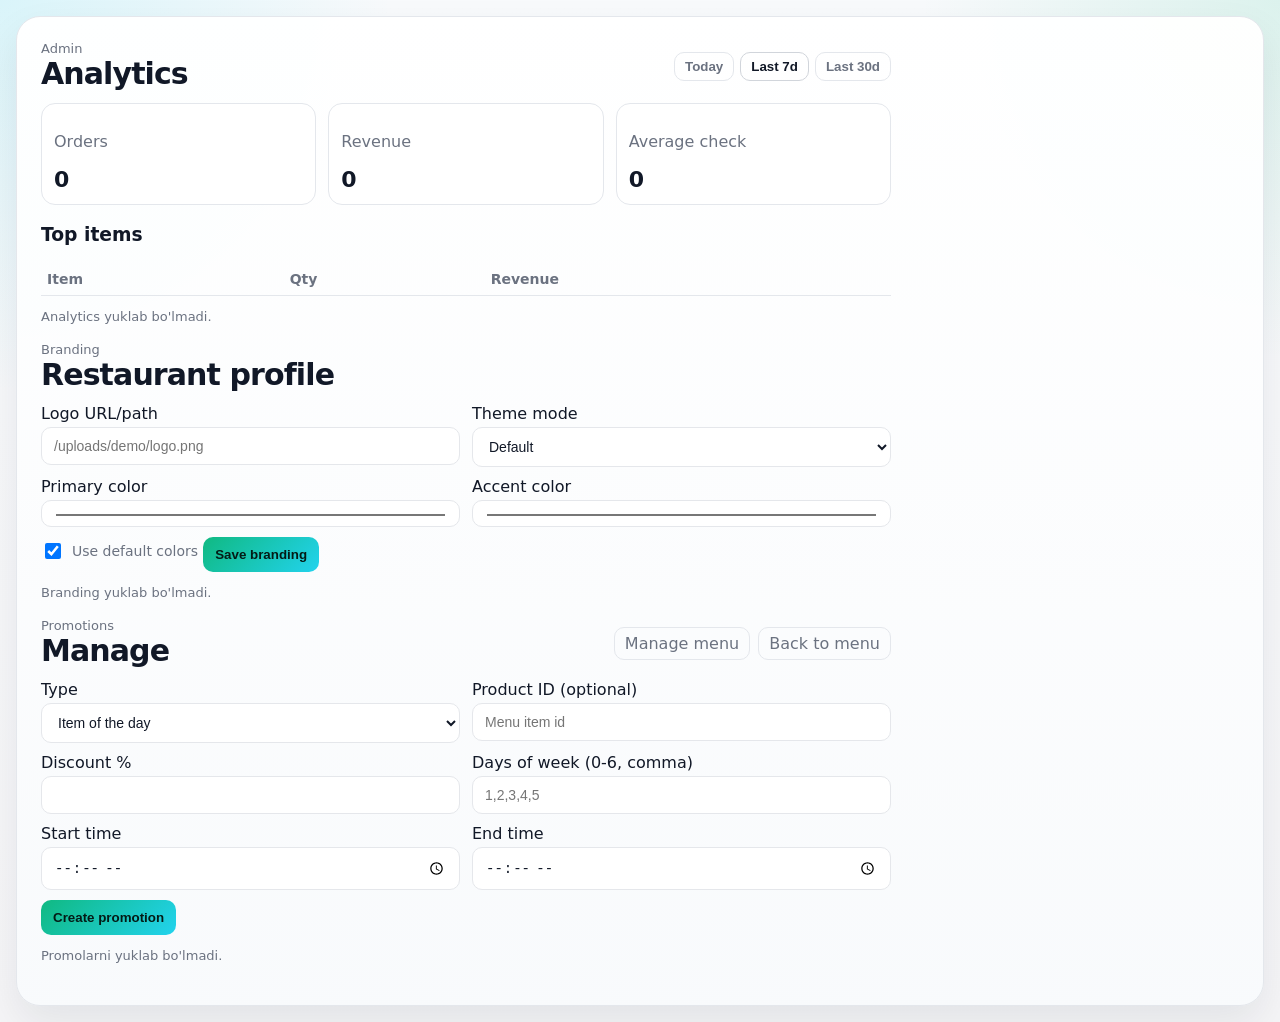
==== commit e9d7fed6: "Add tenant branding fields and storefront theming" ====
--- a/web/admin.html
+++ b/web/admin.html
@@ -54,6 +54,47 @@
       <section class="orders-panel">
         <header class="content-head">
           <div>
+            <p class="eyebrow">Branding</p>
+            <h2>Restaurant profile</h2>
+          </div>
+        </header>
+        <form id="branding-form" class="form">
+          <div class="grid-two">
+            <div class="field">
+              <label for="brand-logo">Logo URL/path</label>
+              <input id="brand-logo" placeholder="/uploads/demo/logo.png" />
+            </div>
+            <div class="field">
+              <label for="brand-theme">Theme mode</label>
+              <select id="brand-theme">
+                <option value="default">Default</option>
+                <option value="light">Light</option>
+                <option value="dark">Dark</option>
+              </select>
+            </div>
+          </div>
+          <div class="grid-two">
+            <div class="field">
+              <label for="brand-primary">Primary color</label>
+              <input id="brand-primary" type="color" value="#172033" />
+            </div>
+            <div class="field">
+              <label for="brand-accent">Accent color</label>
+              <input id="brand-accent" type="color" value="#d6ad68" />
+            </div>
+          </div>
+          <label class="checkbox-row">
+            <input id="brand-use-default-colors" type="checkbox" checked />
+            <span>Use default colors</span>
+          </label>
+          <button type="submit">Save branding</button>
+          <p id="branding-status" class="muted status"></p>
+        </form>
+      </section>
+
+      <section class="orders-panel">
+        <header class="content-head">
+          <div>
             <p class="eyebrow">Promotions</p>
             <h2>Manage</h2>
           </div>
@@ -135,6 +176,13 @@
     const avgEl = document.getElementById("stat-avg");
     const topItemsEl = document.getElementById("top-items");
     const analyticsStatus = document.getElementById("analytics-status");
+    const brandingForm = document.getElementById("branding-form");
+    const brandingStatus = document.getElementById("branding-status");
+    const brandLogo = document.getElementById("brand-logo");
+    const brandPrimary = document.getElementById("brand-primary");
+    const brandAccent = document.getElementById("brand-accent");
+    const brandTheme = document.getElementById("brand-theme");
+    const brandUseDefaultColors = document.getElementById("brand-use-default-colors");
 
     const promoForm = document.getElementById("promo-form");
     const promoStatus = document.getElementById("promo-status");
@@ -153,6 +201,7 @@
     async function bootstrapAdminAuth() {
       if (!tenantSlug) {
         analyticsStatus.textContent = tenantRequiredError;
+        brandingStatus.textContent = tenantRequiredError;
         promoStatus.textContent = tenantRequiredError;
         return false;
       }
@@ -168,6 +217,7 @@
       });
       if (!res.ok) {
         analyticsStatus.textContent = accessDeniedError;
+        brandingStatus.textContent = accessDeniedError;
         promoStatus.textContent = accessDeniedError;
         return false;
       }
@@ -278,6 +328,69 @@
       }
     }
 
+    async function loadBranding() {
+      brandingStatus.textContent = "";
+      if (!tenantSlug) {
+        brandingStatus.textContent = tenantRequiredError;
+        return;
+      }
+      const res = await fetch(tenantPath("/tenant"), { credentials: "include" });
+      if (!res.ok) {
+        brandingStatus.textContent = "Branding yuklab bo'lmadi.";
+        return;
+      }
+      const data = await res.json();
+      const hasPrimaryColor = /^#[0-9a-fA-F]{6}$/.test(data.primary_color || "");
+      const hasAccentColor = /^#[0-9a-fA-F]{6}$/.test(data.accent_color || "");
+      brandLogo.value = data.logo_url || "";
+      brandPrimary.value = hasPrimaryColor ? data.primary_color : "#172033";
+      brandAccent.value = hasAccentColor ? data.accent_color : "#d6ad68";
+      brandTheme.value = ["default", "light", "dark"].includes(data.theme_mode) ? data.theme_mode : "default";
+      brandUseDefaultColors.checked = !(hasPrimaryColor && hasAccentColor);
+      syncBrandColorInputs();
+    }
+
+    function syncBrandColorInputs() {
+      const disabled = brandUseDefaultColors.checked;
+      brandPrimary.disabled = disabled;
+      brandAccent.disabled = disabled;
+    }
+
+    brandUseDefaultColors.addEventListener("change", syncBrandColorInputs);
+
+    brandingForm.addEventListener("submit", async (evt) => {
+      evt.preventDefault();
+      brandingStatus.textContent = "";
+      if (!tenantSlug) {
+        brandingStatus.textContent = tenantRequiredError;
+        return;
+      }
+
+      const payload = {
+        logo_url: brandLogo.value.trim() || null,
+        primary_color: brandUseDefaultColors.checked ? null : (brandPrimary.value || null),
+        accent_color: brandUseDefaultColors.checked ? null : (brandAccent.value || null),
+        theme_mode: brandTheme.value || "default",
+      };
+      const res = await fetch(tenantPath("/api/admin/tenant"), {
+        method: "PATCH",
+        headers: { "Content-Type": "application/json" },
+        credentials: "include",
+        body: JSON.stringify(payload),
+      });
+      if (res.status === 401 || res.status === 403) {
+        brandingStatus.textContent = accessDeniedError;
+        return;
+      }
+      if (!res.ok) {
+        const error = await res.json().catch(() => ({}));
+        brandingStatus.textContent = error.detail || "Branding saqlanmadi.";
+        return;
+      }
+      brandingStatus.textContent = "Branding saqlandi.";
+      await loadBranding();
+    });
+
     promoForm.addEventListener("submit", async (evt) => {
       evt.preventDefault();
       promoStatus.textContent = "";
@@ -335,6 +448,7 @@
       if (!ok) {
         return;
       }
+      await loadBranding();
       await loadAnalytics("7d");
       await loadPromotions();
     }
--- a/static/style.css
+++ b/static/style.css
@@ -14,6 +14,11 @@
   --shadow-strong: 0 22px 50px rgba(15, 23, 42, 0.14);
 }
 * { box-sizing: border-box; }
+body.public-menu-page *,
+body.public-menu-page *::before,
+body.public-menu-page *::after {
+  -webkit-tap-highlight-color: transparent;
+}
 body {
   margin: 0;
   min-height: 100vh;
@@ -23,48 +28,55 @@
     radial-gradient(circle at top left, rgba(34, 211, 238, 0.14), transparent 24%),
     radial-gradient(circle at top right, rgba(16, 185, 129, 0.12), transparent 22%),
     linear-gradient(180deg, #f8fafc 0%, var(--bg) 100%);
+  overflow-x: hidden;
 }
 .page {
-  display: flex;
-  align-items: stretch;
-  gap: 16px;
+  display: grid;
+  grid-template-columns: 360px minmax(0, 1fr);
+  align-items: start;
+  gap: 20px;
   padding: 16px;
   width: min(1440px, 100%);
   margin: 0 auto;
-  height: 100vh;
-  overflow: hidden;
-}
-@media (max-width: 1200px) {
-  .page { padding: 12px; }
-  .promo-card { flex-basis: 260px; }
-  .cart-pane { flex-basis: 320px; }
+  min-height: 100vh;
+}
+@media (max-width: 1320px) {
+  .page { grid-template-columns: 332px minmax(0, 1fr); }
+  .content { padding-right: 332px; }
+  .cart-pane { width: 300px; }
 }
 @media (max-width: 900px) {
   .page {
-    flex-direction: column;
-    height: auto;
-    overflow: visible;
+    grid-template-columns: 1fr;
     padding: 12px;
-  }
-  .promo-card { order: -1; }
+    gap: 12px;
+  }
   .promo-card,
   .cart-pane,
   .content {
     width: 100%;
-    overflow: visible;
     min-height: 0;
   }
-  .cart-pane { position: static; top: auto; }
+  .content {
+    padding-right: 18px;
+  }
+  .cart-pane {
+    position: static;
+    top: auto;
+    width: 100%;
+  }
 }
 .promo-card {
-  flex: 0 0 320px;
+  grid-column: 1;
+  position: sticky;
+  top: 16px;
   background: #111827;
   border-radius: 24px;
   padding: 20px;
   color: #f9fafb;
   display: flex;
   align-items: stretch;
-  min-height: 520px;
+  min-height: 100vh;
   overflow-y: auto;
   box-shadow: 0 20px 50px rgba(0,0,0,0.08);
 }
@@ -98,6 +110,7 @@
   display: flex;
   gap: 12px;
   align-items: center;
+  flex-wrap: wrap;
   padding: 12px;
   border-radius: 14px;
   background: rgba(255,255,255,0.04);
@@ -126,18 +139,21 @@
   color: #a5f3fc;
   font-weight: 700;
   text-decoration: none;
+  overflow-wrap: anywhere;
 }
 
 .content {
+  grid-column: 2;
   flex: 1 1 auto;
   min-width: 0;
   max-width: 100%;
   background: linear-gradient(180deg, rgba(255,255,255,0.96) 0%, rgba(248,250,252,0.96) 100%);
   border-radius: 24px;
-  padding: 24px;
+  padding: 24px 372px 24px 24px;
   overflow-y: auto;
   border: 1px solid var(--stroke);
   box-shadow: var(--shadow-soft);
+  position: relative;
 }
 .content-head {
   display: flex;
@@ -203,6 +219,28 @@
 .eyebrow { margin: 0; color: var(--muted); font-size: 13px; }
 .content h2 { margin: 0; font-size: 30px; font-weight: 800; letter-spacing: -0.03em; }
 .lang-switch { display: inline-flex; gap: 6px; }
+.menu-filters {
+  display: flex;
+  flex-wrap: wrap;
+  gap: 10px;
+  margin-bottom: 16px;
+}
+.menu-filter-pill {
+  border: 1px solid #d7dee8;
+  background: #ffffff;
+  color: #334155;
+  border-radius: 999px;
+  padding: 10px 14px;
+  font-size: 13px;
+  font-weight: 700;
+  box-shadow: 0 2px 10px rgba(15, 23, 42, 0.04);
+}
+.menu-filter-pill.is-active {
+  background: linear-gradient(135deg, #16a34a, #15803d);
+  color: #f8fffb;
+  border-color: #15803d;
+  box-shadow: 0 10px 22px rgba(22, 163, 74, 0.18);
+}
 .menu-admin-nav {
   display: inline-flex;
   gap: 8px;
@@ -227,7 +265,7 @@
 .menu-grid {
   display: grid;
   gap: 20px;
-  grid-template-columns: repeat(auto-fit, minmax(240px, 1fr));
+  grid-template-columns: repeat(auto-fill, minmax(220px, 1fr));
   align-items: start;
 }
 .menu-section-title,
@@ -338,10 +376,8 @@
   min-height: 48px;
 }
 .price-row {
-  display: flex;
-  align-items: center;
-  justify-content: space-between;
-  gap: 12px;
+  display: grid;
+  gap: 10px;
   margin-top: auto;
 }
 .price {
@@ -352,6 +388,17 @@
   gap: 2px;
   letter-spacing: -0.03em;
 }
+.menu-card-desc {
+  margin: 0;
+  color: var(--muted);
+  font-size: 12px;
+  line-height: 1.45;
+  display: -webkit-box;
+  -webkit-line-clamp: 2;
+  -webkit-box-orient: vertical;
+  overflow: hidden;
+  min-height: 0;
+}
 .promo-note {
   font-size: 11px;
   color: var(--muted);
@@ -360,6 +407,10 @@
 .add-btn {
   min-width: 116px;
   height: 44px;
+  width: 100%;
+  display: inline-flex;
+  align-items: center;
+  justify-content: center;
   border-radius: 12px;
   border: 1px solid #17a86b;
   background: linear-gradient(135deg, #22c55e, #16a34a);
@@ -367,6 +418,7 @@
   font-size: 14px;
   color: #f8fffb;
   box-shadow: 0 10px 20px rgba(22, 163, 74, 0.22);
+  white-space: nowrap;
 }
 .add-btn:hover {
   background: linear-gradient(135deg, #28cf66, #15803d);
@@ -377,17 +429,26 @@
   background: linear-gradient(135deg, #16a34a, #166534);
 }
 .cart-pane {
-  flex: 0 0 360px;
+  grid-column: 2;
+  grid-row: 1;
+  justify-self: end;
+  align-self: start;
+  position: sticky;
+  top: 16px;
+  width: 340px;
+  max-width: calc(100% - 24px);
   background: linear-gradient(180deg, #111827 0%, #0b1220 100%);
   border: 1px solid var(--stroke);
   border-radius: 18px;
   padding: 16px;
   overflow-y: auto;
+  max-height: calc(100vh - 32px);
   box-shadow: 0 16px 36px rgba(15, 23, 42, 0.18);
   display: flex;
   flex-direction: column;
   gap: 14px;
   color: #f8fafc;
+  z-index: 3;
 }
 .section-title {
   margin: 0 0 2px;
@@ -400,10 +461,18 @@
   margin-top: 4px;
 }
 .cart-head { display: flex; align-items: flex-start; justify-content: space-between; gap: 10px; }
+.cart-head-actions {
+  display: inline-flex;
+  gap: 8px;
+  align-items: center;
+}
 .cart-head .ghost-btn {
   color: #e2e8f0;
   border-color: rgba(148, 163, 184, 0.32);
   background: rgba(255, 255, 255, 0.04);
+}
+.mobile-cart-close {
+  display: none;
 }
 .cart-body {
   min-height: 150px;
@@ -511,6 +580,17 @@
   outline: none;
   border-color: rgba(34, 211, 238, 0.5);
   box-shadow: 0 0 0 4px rgba(34, 211, 238, 0.12);
+}
+.checkbox-row {
+  display: inline-flex;
+  align-items: center;
+  gap: 8px;
+  color: var(--muted);
+  font-size: 14px;
+}
+.checkbox-row input {
+  width: 16px;
+  height: 16px;
 }
 textarea { resize: vertical; min-height: 70px; }
 .muted { color: var(--muted); }
@@ -798,6 +878,10 @@
   opacity: 1;
   transform: translateY(0);
 }
+.mobile-cart-toggle,
+.mobile-cart-backdrop {
+  display: none;
+}
 button {
   background: linear-gradient(135deg, var(--accent), var(--accent-2));
   color: #041b16;
@@ -809,6 +893,7 @@
   transition: transform 120ms ease, box-shadow 120ms ease;
 }
 button:hover { transform: translateY(-1px); box-shadow: 0 8px 18px rgba(34, 211, 238, 0.25); }
+button:active { transform: scale(0.97); }
 button:disabled { opacity: 0.6; cursor: not-allowed; transform: none; box-shadow: none; }
 #submit-order {
   width: 100%;
@@ -842,23 +927,36 @@
 .menu-image-loading {
   opacity: 0;
 }
+.menu-item-image img {
+  transition: opacity 180ms ease;
+}
+.menu-item-image img.is-loaded {
+  opacity: 1;
+}
 .menu-card-skeleton {
   pointer-events: none;
 }
 .menu-card-skeleton .menu-item-image,
 .menu-card-skeleton .skeleton-line,
-.menu-card-skeleton .skeleton-chip {
+.menu-card-skeleton .skeleton-chip,
+.skeleton {
   position: relative;
   overflow: hidden;
-  background: linear-gradient(90deg, #e5e7eb 25%, #f8fafc 50%, #e5e7eb 75%);
-  background-size: 200% 100%;
-  animation: skeleton-wave 1.2s linear infinite;
+  background: linear-gradient(90deg, #f1f5f9 25%, #e2e8f0 37%, #f1f5f9 63%);
+  background-size: 400% 100%;
+  animation: skeleton-loading 1.2s ease infinite;
 }
 .skeleton-chip {
   width: 92px;
   height: 24px;
   border-radius: 999px;
 }
+.menu-filter-skeleton {
+  width: 96px;
+  min-height: 38px;
+  border-color: transparent;
+  pointer-events: none;
+}
 .skeleton-line {
   border-radius: 999px;
 }
@@ -873,15 +971,11 @@
 .skeleton-line.body.short {
   width: 62%;
 }
-@keyframes skeleton-wave {
-  0% { background-position: 200% 0; }
-  100% { background-position: -200% 0; }
+@keyframes skeleton-loading {
+  0% { background-position: 100% 0; }
+  100% { background-position: 0 0; }
 }
 @media (max-width: 900px) {
-  .page {
-    gap: 12px;
-    padding: 12px;
-  }
   .content,
   .promo-card,
   .cart-pane {
@@ -903,6 +997,18 @@
 }
 
 @media (max-width: 768px) {
+  .promo-card {
+    position: static;
+    min-height: auto;
+    padding: 16px;
+  }
+  .promo-plate {
+    min-width: 0;
+  }
+  .promo-qr {
+    flex-direction: column;
+    align-items: flex-start;
+  }
   .content h2 { font-size: 24px; }
   .menu-grid { grid-template-columns: 1fr; gap: 16px; }
   .menu-section-title { font-size: 20px; }
@@ -910,7 +1016,64 @@
   .hero { min-height: 170px; }
   .hero-content { padding: 14px 16px; }
   .hero-content h3 { font-size: 22px; }
-  .cart-pane { padding: 14px; }
+  .content {
+    grid-column: 1;
+    padding: 18px;
+    overflow: visible;
+  }
+  .cart-pane {
+    position: fixed;
+    left: 0;
+    right: 0;
+    bottom: 0;
+    top: auto;
+    width: auto;
+    max-width: none;
+    max-height: 82vh;
+    padding: 14px;
+    border-radius: 22px 22px 0 0;
+    transform: translateY(calc(100% + 20px));
+    transition: transform 220ms ease;
+    z-index: 40;
+  }
+  .mobile-cart-close {
+    display: inline-flex;
+  }
+  .mobile-cart-toggle {
+    position: fixed;
+    left: 12px;
+    right: 12px;
+    bottom: 12px;
+    display: inline-flex;
+    align-items: center;
+    justify-content: center;
+    min-height: 52px;
+    border-radius: 16px;
+    z-index: 35;
+    box-shadow: 0 18px 30px rgba(15, 23, 42, 0.24);
+  }
+  .mobile-cart-backdrop {
+    position: fixed;
+    inset: 0;
+    background: rgba(15, 23, 42, 0.42);
+    z-index: 34;
+    opacity: 0;
+    pointer-events: none;
+    transition: opacity 180ms ease;
+  }
+  body.mobile-cart-open {
+    overflow: hidden;
+  }
+  body.mobile-cart-open .cart-pane {
+    transform: translateY(0);
+  }
+  body.mobile-cart-open .mobile-cart-backdrop {
+    opacity: 1;
+    pointer-events: auto;
+  }
+  .page {
+    padding-bottom: 84px;
+  }
   .cart-summary { padding: 14px; }
   .total-line { font-size: 26px; }
   .cart-item-actions { flex-wrap: wrap; }
@@ -920,3 +1083,1804 @@
   .image-preview-card img { height: 180px; }
   .inline-form-row { flex-direction: column; align-items: stretch; }
 }
+
+body.public-menu-page {
+  font-family: "Manrope", "Segoe UI", system-ui, sans-serif;
+  background:
+    radial-gradient(circle at top left, rgba(34, 197, 94, 0.08), transparent 24%),
+    radial-gradient(circle at top right, rgba(249, 115, 22, 0.08), transparent 20%),
+    linear-gradient(180deg, #fffdf8 0%, #f7f4ee 100%);
+  padding-bottom: 100px;
+}
+
+body.public-menu-page .page {
+  display: block;
+  width: min(1280px, calc(100% - 32px));
+  margin: 0 auto;
+  padding: 18px 0 128px;
+  min-height: 100vh;
+}
+
+body.public-menu-page .site-header {
+  position: static;
+  display: flex;
+  align-items: center;
+  justify-content: space-between;
+  gap: 12px;
+  padding: 10px 14px;
+  margin-bottom: 14px;
+  border: 1px solid rgba(148, 163, 184, 0.18);
+  border-radius: 18px;
+  background: rgba(255, 252, 246, 0.78);
+  box-shadow: 0 10px 28px rgba(15, 23, 42, 0.05);
+}
+
+body.public-menu-page .brand-block {
+  display: grid;
+  grid-template-columns: auto minmax(0, 1fr);
+  column-gap: 10px;
+  row-gap: 4px;
+  align-items: center;
+  min-width: 0;
+}
+
+body.public-menu-page .site-logo {
+  grid-row: 1 / span 2;
+  width: 44px;
+  height: 44px;
+  border-radius: 12px;
+  object-fit: cover;
+  background: #fffaf1;
+  border: 1px solid rgba(185, 135, 71, 0.22);
+  box-shadow: 0 10px 20px rgba(38, 31, 24, 0.1);
+}
+
+body.public-menu-page .site-logo[hidden] {
+  display: none !important;
+}
+
+body.public-menu-page #site-title {
+  margin: 0;
+  font-size: clamp(1.4rem, 2vw, 2rem);
+  line-height: 1.05;
+  letter-spacing: -0.04em;
+}
+
+body.public-menu-page .site-actions {
+  display: flex;
+  align-items: center;
+  justify-content: flex-end;
+  gap: 6px;
+  flex-wrap: wrap;
+}
+
+body.public-menu-page .content {
+  grid-column: auto;
+  padding: 0;
+  background: transparent;
+  border: 0;
+  border-radius: 0;
+  box-shadow: none;
+  overflow: visible;
+}
+
+body.public-menu-page .hero {
+  min-height: 420px;
+  margin-bottom: 22px;
+  border: 1px solid rgba(255, 255, 255, 0.6);
+  border-radius: 32px;
+  box-shadow: 0 24px 60px rgba(15, 23, 42, 0.16);
+}
+
+body.public-menu-page .hero-overlay {
+  background:
+    linear-gradient(90deg, rgba(15, 23, 42, 0.76) 0%, rgba(15, 23, 42, 0.48) 44%, rgba(15, 23, 42, 0.24) 100%),
+    linear-gradient(180deg, rgba(15, 23, 42, 0.12) 0%, rgba(15, 23, 42, 0.36) 100%);
+}
+
+body.public-menu-page .hero-layout {
+  position: relative;
+  z-index: 1;
+  display: grid;
+  grid-template-columns: minmax(0, 1.35fr) minmax(300px, 0.8fr);
+  gap: 20px;
+  min-height: 420px;
+  padding: 28px;
+  align-items: end;
+}
+
+body.public-menu-page .hero-content {
+  padding: 0;
+  max-width: 620px;
+  display: grid;
+  gap: 16px;
+  align-self: end;
+} 
+
+body.public-menu-page .hero-content h2 {
+  margin: 0;
+  font-size: clamp(2.2rem, 4.2vw, 4.2rem);
+  letter-spacing: -0.05em;
+  line-height: 0.94;
+  color: #fff8ef;
+}
+
+body.public-menu-page .hero-desc {
+  margin: 0;
+  max-width: 52ch;
+  font-size: 1rem;
+  line-height: 1.65;
+  color: rgba(255, 248, 239, 0.82);
+}
+
+body.public-menu-page .hero-actions {
+  display: flex;
+  gap: 10px;
+  flex-wrap: wrap;
+}
+
+body.public-menu-page .hero-btn,
+body.public-menu-page .hero-secondary,
+body.public-menu-page .cart-trigger {
+  min-height: 46px;
+  padding: 10px 16px;
+  border-radius: 999px;
+}
+
+body.public-menu-page .hero-btn {
+  background: #fff8ef;
+  color: #18212f;
+  border-color: transparent;
+}
+
+body.public-menu-page .hero-secondary {
+  color: #fff8ef;
+  border-color: rgba(255, 248, 239, 0.28);
+  background: rgba(255, 248, 239, 0.08);
+}
+
+body.public-menu-page .hero-highlights {
+  display: flex;
+  gap: 10px;
+  flex-wrap: wrap;
+}
+
+body.public-menu-page .hero-chip {
+  display: inline-flex;
+  align-items: center;
+  min-height: 30px;
+  padding: 6px 10px;
+  border-radius: 999px;
+  background: rgba(255, 248, 239, 0.08);
+  border: 1px solid rgba(255, 248, 239, 0.1);
+  color: rgba(255, 248, 239, 0.8);
+  font-size: 12px;
+  font-weight: 600;
+  letter-spacing: 0.01em;
+  box-shadow: none;
+}
+
+body.public-menu-page .hero-aside {
+  display: flex;
+  align-items: stretch;
+  justify-content: flex-end;
+}
+
+body.public-menu-page .promo-plate {
+  width: min(100%, 360px);
+  border-radius: 24px;
+  padding: 22px;
+  background: linear-gradient(180deg, rgba(17, 24, 39, 0.88) 0%, rgba(15, 23, 42, 0.72) 100%);
+  border: 1px solid rgba(255, 255, 255, 0.1);
+  box-shadow: 0 18px 40px rgba(15, 23, 42, 0.18);
+  backdrop-filter: blur(16px);
+}
+
+body.public-menu-page .promo-plate h3 {
+  margin: 0;
+  font-size: 1.55rem;
+  line-height: 1.05;
+}
+
+body.public-menu-page .promo-copy {
+  color: rgba(248, 250, 252, 0.88);
+}
+
+body.public-menu-page .promo-qr {
+  margin-top: 8px;
+  align-items: center;
+  background: rgba(255, 255, 255, 0.06);
+}
+
+body.public-menu-page .promo-qr img {
+  object-fit: contain;
+  border-radius: 0;
+  background: #ffffff;
+  padding: 4px;
+}
+
+body.public-menu-page .qr-placeholder {
+  overflow: visible;
+  border-radius: 10px;
+  background: rgba(255, 255, 255, 0.08);
+}
+
+body.public-menu-page .promo-meta {
+  display: grid;
+  gap: 4px;
+}
+
+body.public-menu-page .promo-meta span {
+  color: #f8fafc;
+}
+
+body.public-menu-page .promo-meta a {
+  color: #bbf7d0;
+}
+
+body.public-menu-page .promo-meta small {
+  color: rgba(226, 232, 240, 0.88);
+  line-height: 1.45;
+}
+
+body.public-menu-page .bot-reference-links[hidden] {
+  display: none !important;
+}
+
+body.public-menu-page .hero-eyebrow {
+  color: rgba(255, 248, 239, 0.86);
+}
+
+body.public-menu-page .menu-discovery {
+  position: static;
+  display: grid;
+  gap: 10px;
+  margin-bottom: 20px;
+}
+
+body.public-menu-page .menu-toolbar {
+  display: flex;
+  align-items: end;
+  justify-content: space-between;
+  gap: 12px;
+  flex-wrap: wrap;
+  padding: 0 2px;
+}
+
+body.public-menu-page .menu-toolbar h2 {
+  margin: 0;
+  font-size: clamp(1.8rem, 2.2vw, 2.4rem);
+  letter-spacing: -0.04em;
+}
+
+body.public-menu-page .menu-toolbar-copy {
+  margin: 0;
+  max-width: 44ch;
+  color: #5b6472;
+  line-height: 1.5;
+}
+
+body.public-menu-page .menu-filters {
+  position: sticky;
+  top: 10px;
+  z-index: 22;
+  display: flex;
+  flex-wrap: nowrap;
+  overflow-x: auto;
+  gap: 8px;
+  margin: 0 auto 8px;
+  max-width: 916px;
+  padding: 8px;
+  white-space: nowrap;
+  background: #ffffff;
+  border: 1px solid #e2e8f0;
+  border-radius: 16px;
+  box-shadow: 0 6px 18px rgba(0, 0, 0, 0.06);
+  scrollbar-width: none;
+  scroll-snap-type: x mandatory;
+  backdrop-filter: blur(12px);
+  -webkit-overflow-scrolling: touch;
+}
+
+body.public-menu-page .menu-filters::-webkit-scrollbar {
+  display: none;
+}
+
+body.public-menu-page .menu-filter-pill {
+  flex: 0 0 auto;
+  min-height: 38px;
+  padding: 8px 14px;
+  border-color: #e2e8f0;
+  background: #f1f5f9;
+  color: #475569;
+  font-size: 13px;
+  font-weight: 800;
+  scroll-snap-align: start;
+  transition: transform 160ms ease, box-shadow 160ms ease, border-color 160ms ease, color 160ms ease;
+}
+
+body.public-menu-page .menu-filter-pill:hover {
+  background: #e2e8f0;
+  transform: translateY(-1px);
+  border-color: #cbd5e1;
+  box-shadow: 0 8px 16px rgba(15, 23, 42, 0.07);
+}
+
+body.public-menu-page .menu-filter-pill.is-active {
+  background: #111111;
+  color: #ffffff;
+  border-color: #111111;
+  box-shadow: 0 10px 20px rgba(15, 23, 42, 0.16);
+  transform: scale(1.03);
+}
+
+body.public-menu-page .menu-filter-pill:active {
+  transform: scale(0.94);
+}
+
+body.public-menu-page .menu-grid {
+  display: block;
+}
+
+body.public-menu-page .menu-section {
+  display: block;
+}
+
+body.public-menu-page .menu-section-head {
+  display: none;
+}
+
+body.public-menu-page .menu-section-title,
+body.public-menu-page .menu-section-subtitle {
+  grid-column: auto;
+}
+
+body.public-menu-page .menu-section-title {
+  margin: 0;
+  font-size: clamp(1.35rem, 2vw, 1.75rem);
+  letter-spacing: -0.03em;
+}
+
+body.public-menu-page .menu-section-subtitle {
+  margin: 0;
+  max-width: 58ch;
+  font-size: 14px;
+  color: #6b7280;
+}
+
+body.public-menu-page .menu-section-grid {
+  display: grid;
+  grid-template-columns: repeat(3, 1fr);
+  gap: 16px;
+  max-width: 900px;
+  margin: 0 auto;
+  align-items: stretch;
+}
+
+body.public-menu-page .menu-card {
+  gap: 14px;
+  height: 100%;
+  min-height: 100%;
+  padding: 12px;
+  border-radius: 18px;
+  background: #ffffff;
+  border: 1px solid rgba(226, 232, 240, 0.92);
+  box-shadow: 0 8px 24px rgba(15, 23, 42, 0.08);
+}
+
+body.public-menu-page .menu-card:hover {
+  transform: translateY(-4px);
+  box-shadow: 0 16px 32px rgba(15, 23, 42, 0.12);
+}
+
+body.public-menu-page .menu-card:active {
+  transform: scale(0.98);
+}
+
+body.public-menu-page .menu-item-image {
+  min-height: 0;
+  aspect-ratio: 4 / 3;
+  border-radius: 16px;
+}
+
+body.public-menu-page .menu-card-body {
+  gap: 8px;
+  align-content: start;
+}
+
+body.public-menu-page .menu-item-title {
+  margin: 0;
+  font-weight: 700;
+  font-size: 15px;
+  line-height: 1.2;
+  color: #0f172a;
+}
+
+body.public-menu-page .menu-card-desc {
+  font-size: 13px;
+  line-height: 1.5;
+  color: #6b7280;
+}
+
+body.public-menu-page .price-row {
+  display: grid;
+  gap: 10px;
+  margin-top: auto;
+}
+
+body.public-menu-page .price {
+  gap: 2px;
+  font-size: 19px;
+}
+
+body.public-menu-page .menu-item-price {
+  font-weight: 800;
+  font-size: 14px;
+  color: #111111;
+}
+
+body.public-menu-page .add-btn {
+  min-width: 0;
+  min-height: 44px;
+  padding: 10px 14px;
+  white-space: normal;
+  text-align: center;
+  line-height: 1.2;
+  border-radius: 12px;
+  background: linear-gradient(135deg, #10b981, #059669);
+  color: #ffffff;
+  font-weight: 700;
+  box-shadow: 0 12px 22px rgba(16, 185, 129, 0.24);
+}
+
+body.public-menu-page .add-btn:hover {
+  filter: brightness(1.05);
+  box-shadow: 0 16px 28px rgba(16, 185, 129, 0.28);
+}
+
+body.public-menu-page .add-btn:active {
+  transform: scale(0.95);
+}
+
+body.public-menu-page .add-btn.is-added {
+  background: linear-gradient(135deg, #0f766e, #0f9f7a);
+  color: #ecfeff;
+}
+
+body.public-menu-page .site-footer {
+  display: grid;
+  grid-template-columns: minmax(0, 1fr);
+  gap: 18px;
+  margin-top: 38px;
+  padding: 28px;
+  border-radius: 28px;
+  background: linear-gradient(180deg, rgba(15, 23, 42, 0.96) 0%, rgba(30, 41, 59, 0.98) 100%);
+  border: 1px solid rgba(255, 255, 255, 0.08);
+  color: #f8fafc;
+  box-shadow: 0 22px 46px rgba(15, 23, 42, 0.18);
+}
+
+body.public-menu-page .footer-brand {
+  display: grid;
+  gap: 8px;
+}
+
+body.public-menu-page .site-footer h2 {
+  margin: 0;
+  font-size: 1.9rem;
+  letter-spacing: -0.03em;
+}
+
+body.public-menu-page .footer-copy {
+  margin: 0;
+  max-width: 56ch;
+  color: rgba(226, 232, 240, 0.76);
+  line-height: 1.6;
+}
+
+body.public-menu-page .footer-grid {
+  display: grid;
+  grid-template-columns: repeat(4, minmax(0, 1fr));
+  gap: 12px;
+}
+
+body.public-menu-page .footer-card {
+  display: grid;
+  gap: 8px;
+  padding: 16px;
+  border-radius: 18px;
+  background: rgba(255, 255, 255, 0.05);
+  border: 1px solid rgba(255, 255, 255, 0.08);
+}
+
+body.public-menu-page .footer-label {
+  font-size: 12px;
+  text-transform: uppercase;
+  letter-spacing: 0.08em;
+  color: rgba(148, 163, 184, 0.88);
+}
+
+body.public-menu-page .footer-card a,
+body.public-menu-page .footer-card span {
+  color: #f8fafc;
+  text-decoration: none;
+  line-height: 1.5;
+  overflow-wrap: anywhere;
+}
+
+body.public-menu-page .cart-pane {
+  position: fixed;
+  top: 24px;
+  right: 24px;
+  bottom: 24px;
+  left: auto;
+  display: flex;
+  flex-direction: column;
+  width: min(420px, calc(100vw - 32px));
+  max-width: min(420px, calc(100vw - 32px));
+  max-height: none;
+  padding: 0;
+  border-radius: 28px;
+  transform: translateX(calc(100% + 36px));
+  opacity: 0;
+  visibility: hidden;
+  pointer-events: none;
+  transition: transform 240ms ease, opacity 180ms ease, visibility 0s linear 240ms;
+  z-index: 45;
+  overflow: hidden;
+  height: calc(100vh - 48px);
+  will-change: transform, opacity;
+}
+
+body.public-menu-page .cart-scroll {
+  position: relative;
+  display: flex;
+  flex-direction: column;
+  flex: 1 1 auto;
+  min-height: 0;
+  overflow-y: auto;
+  padding: 18px 18px 88px;
+  -webkit-overflow-scrolling: touch;
+  overscroll-behavior: contain;
+}
+
+body.public-menu-page .cart-scroll::after {
+  content: "";
+  position: sticky;
+  bottom: 0;
+  display: block;
+  height: 40px;
+  margin-top: -8px;
+  background: linear-gradient(to top, rgba(15, 23, 42, 0.16), transparent);
+  pointer-events: none;
+}
+
+body.public-menu-page .cart-items {
+  display: grid;
+  gap: 12px;
+}
+
+body.public-menu-page .cart-body {
+  min-height: 0;
+  overflow: visible;
+}
+
+body.public-menu-page .cart-form {
+  display: grid;
+  gap: 12px;
+}
+
+body.public-menu-page .cart-pane .form {
+  display: grid;
+  gap: 10px;
+  overflow: visible;
+}
+
+body.public-menu-page .mobile-cart-toggle {
+  display: inline-flex;
+  position: fixed;
+  right: 20px;
+  bottom: 20px;
+  left: auto;
+  min-height: 56px;
+  padding: 0 18px;
+  gap: 10px;
+  align-items: center;
+  justify-content: center;
+  border-radius: 999px;
+  z-index: 35;
+  box-shadow: 0 18px 38px rgba(15, 23, 42, 0.22);
+  background: linear-gradient(135deg, rgba(16, 185, 129, 0.98), rgba(5, 150, 105, 0.98));
+  color: #ffffff;
+  transition: transform 0.2s ease, box-shadow 0.2s ease, opacity 0.2s ease;
+  touch-action: manipulation;
+}
+
+body.public-menu-page .mobile-cart-toggle:active {
+  transform: scale(0.95);
+}
+
+body.public-menu-page .cart-button-label {
+  display: inline-flex;
+  align-items: center;
+  line-height: 1;
+}
+
+body.public-menu-page .cart-action-badge {
+  display: inline-grid;
+  place-items: center;
+  min-width: 22px;
+  height: 22px;
+  padding: 0 6px;
+  border-radius: 999px;
+  background: #ffffff;
+  color: #065f46;
+  font-size: 12px;
+  font-weight: 800;
+  box-shadow: 0 8px 18px rgba(15, 23, 42, 0.14);
+}
+
+body.public-menu-page #header-cart-toggle {
+  display: none;
+}
+
+body.public-menu-page .cart-toast {
+  right: 20px;
+  bottom: 90px;
+}
+
+body.public-menu-page .cart-list {
+  gap: 10px;
+}
+
+body.public-menu-page .cart-item {
+  display: grid;
+  grid-template-columns: minmax(0, 1fr) auto;
+  align-items: center;
+  height: 90px;
+  padding: 10px 12px;
+  gap: 10px;
+  overflow: hidden;
+}
+
+body.public-menu-page .cart-item-main {
+  display: block;
+  min-width: 0;
+}
+
+body.public-menu-page .cart-item-name {
+  display: -webkit-box;
+  -webkit-line-clamp: 1;
+  -webkit-box-orient: vertical;
+  overflow: hidden;
+}
+
+body.public-menu-page .cart-item-sub {
+  font-size: 12px;
+  line-height: 1.35;
+}
+
+body.public-menu-page .cart-item-side {
+  display: grid;
+  gap: 8px;
+  justify-items: end;
+  align-self: stretch;
+}
+
+body.public-menu-page .cart-item-topline {
+  display: inline-flex;
+  align-items: center;
+  gap: 8px;
+}
+
+body.public-menu-page .cart-item-price {
+  font-size: 14px;
+}
+
+body.public-menu-page .cart-item-actions {
+  gap: 6px;
+  align-items: center;
+  justify-content: flex-end;
+  flex-wrap: nowrap;
+}
+
+body.public-menu-page .scroll-to-form-fab {
+  position: absolute;
+  right: 16px;
+  bottom: 90px;
+  width: 44px;
+  height: 44px;
+  border-radius: 50%;
+  background: #10b981;
+  color: #ffffff;
+  display: flex;
+  align-items: center;
+  justify-content: center;
+  font-size: 20px;
+  border: none;
+  cursor: pointer;
+  box-shadow: 0 12px 24px rgba(0,0,0,0.2);
+  z-index: 60;
+  opacity: 0;
+  pointer-events: none;
+  transition: opacity 0.2s ease, transform 0.2s ease;
+}
+
+body.public-menu-page .scroll-to-form-fab.visible {
+  opacity: 1;
+  pointer-events: auto;
+}
+
+body.public-menu-page .scroll-to-form-fab:active {
+  transform: scale(0.9);
+}
+
+body.public-menu-page .cart-summary {
+  padding: 14px 16px;
+}
+
+body.public-menu-page .cart-qty {
+  gap: 4px;
+  padding: 3px;
+}
+
+body.public-menu-page .cart-qty-btn {
+  width: 28px;
+  height: 28px;
+}
+
+body.public-menu-page .cart-remove-btn {
+  width: 28px;
+  height: 28px;
+  padding: 0;
+  font-size: 16px;
+  line-height: 1;
+}
+
+body.public-menu-page .cart-qty-btn,
+body.public-menu-page .cart-remove-btn,
+body.public-menu-page .cart-trigger,
+body.public-menu-page .add-btn,
+body.public-menu-page .menu-filter-pill {
+  touch-action: manipulation;
+}
+
+body.public-menu-page .mobile-cart-backdrop {
+  display: block;
+  position: fixed;
+  inset: 0;
+  background: rgba(15, 23, 42, 0.46);
+  z-index: 34;
+  opacity: 0;
+  pointer-events: none;
+  transition: opacity 180ms ease;
+}
+
+body.public-menu-page.cart-open {
+  overflow: hidden;
+}
+
+body.public-menu-page.cart-open .cart-pane {
+  transform: translateX(0);
+  opacity: 1;
+  visibility: visible;
+  pointer-events: auto;
+  transition: transform 240ms ease, opacity 180ms ease;
+}
+
+body.public-menu-page.cart-open .mobile-cart-backdrop {
+  opacity: 1;
+  pointer-events: auto;
+}
+
+body.public-menu-page.cart-open .mobile-cart-toggle {
+  opacity: 0;
+  transform: translateY(10px);
+  pointer-events: none;
+}
+
+body.public-menu-page .mobile-cart-close {
+  display: inline-flex;
+}
+
+@media (max-width: 1024px) {
+  body.public-menu-page .hero-layout {
+    grid-template-columns: 1fr;
+    align-items: stretch;
+  }
+
+  body.public-menu-page .hero-aside {
+    justify-content: flex-start;
+  }
+
+  body.public-menu-page .promo-plate {
+    width: 100%;
+    max-width: none;
+  }
+
+  body.public-menu-page .footer-grid {
+    grid-template-columns: repeat(2, minmax(0, 1fr));
+  }
+}
+
+@media (max-width: 768px) {
+  body.public-menu-page .page {
+    width: min(100%, calc(100% - 24px));
+    padding: 12px 0 108px;
+  }
+
+  body.public-menu-page .site-header {
+    position: static;
+    top: auto;
+    padding: 10px 12px;
+    border-radius: 16px;
+    margin-bottom: 12px;
+  }
+
+  body.public-menu-page .site-actions {
+    width: 100%;
+    justify-content: flex-start;
+  }
+
+  body.public-menu-page .hero {
+    min-height: 0;
+    border-radius: 24px;
+  }
+
+  body.public-menu-page .hero-layout {
+    min-height: 0;
+    padding: 18px;
+  }
+
+  body.public-menu-page .hero-content h2 {
+    font-size: clamp(2rem, 10vw, 2.8rem);
+  }
+
+  body.public-menu-page .menu-discovery {
+    position: static;
+    top: auto;
+    display: grid;
+    gap: 8px;
+    margin-bottom: 14px;
+  }
+
+  body.public-menu-page .menu-toolbar {
+    margin-bottom: 0;
+  }
+
+  body.public-menu-page .menu-filters {
+    top: 8px;
+    z-index: 18;
+    margin: 0 auto 6px;
+    padding: 8px;
+  }
+
+  body.public-menu-page .menu-toolbar-copy {
+    max-width: none;
+  }
+
+  body.public-menu-page .menu-item-image {
+    aspect-ratio: 4 / 3;
+  }
+
+  body.public-menu-page .site-footer {
+    padding: 20px;
+    border-radius: 22px;
+  }
+
+  body.public-menu-page .footer-grid {
+    grid-template-columns: 1fr;
+  }
+
+  body.public-menu-page .cart-pane {
+    top: auto;
+    right: 0;
+    bottom: 0;
+    left: 0;
+    width: auto;
+    max-width: none;
+    min-width: 0;
+    height: min(88dvh, calc(100dvh - 8px));
+    max-height: min(88dvh, calc(100dvh - 8px));
+    border-radius: 22px 22px 0 0;
+    transform: translateY(calc(100% + 20px));
+    overflow: hidden;
+    touch-action: pan-y;
+  }
+
+  body.public-menu-page .cart-scroll {
+    padding: 14px 14px calc(88px + env(safe-area-inset-bottom));
+  }
+
+  body.public-menu-page.cart-open .cart-pane {
+    transform: translateY(0);
+  }
+
+  body.public-menu-page .mobile-cart-toggle {
+    left: auto;
+    right: 14px;
+    bottom: 14px;
+    min-height: 52px;
+    padding: 0 16px;
+    font-size: 14px;
+    box-shadow: 0 12px 24px rgba(15, 23, 42, 0.18);
+    background: linear-gradient(135deg, rgba(16, 185, 129, 0.96), rgba(5, 150, 105, 0.96));
+    justify-content: center;
+  }
+
+  body.public-menu-page .cart-toast {
+    right: 14px;
+    bottom: 78px;
+  }
+}
+
+@media (max-width: 520px) {
+  body.public-menu-page .site-header {
+    position: static;
+    top: auto;
+  }
+
+  body.public-menu-page .menu-filters {
+    top: 6px;
+  }
+
+  body.public-menu-page .hero-actions {
+    flex-direction: column;
+  }
+
+  body.public-menu-page .hero-btn,
+  body.public-menu-page .hero-secondary {
+    width: 100%;
+    justify-content: center;
+  }
+}
+
+/* Premium restaurant storefront refresh, adapted from the static reference. */
+body.public-menu-page {
+  --premium-bg: #f7f1e7;
+  --premium-ivory: #fffaf1;
+  --premium-card: #fff8ec;
+  --premium-ink: #151923;
+  --premium-charcoal: #111722;
+  --premium-navy: #172033;
+  --premium-bronze: #b98747;
+  --premium-gold: #d6ad68;
+  --brand-primary: var(--tenant-primary, var(--premium-navy));
+  --brand-accent: var(--tenant-accent, var(--premium-gold));
+  --premium-line: rgba(57, 45, 31, 0.13);
+  --premium-muted: #6f675d;
+  color: var(--premium-ink);
+  background:
+    linear-gradient(115deg, rgba(214, 173, 104, 0.12), transparent 32%),
+    linear-gradient(245deg, rgba(23, 32, 51, 0.08), transparent 34%),
+    linear-gradient(180deg, #fffaf2 0%, var(--premium-bg) 62%, #eee4d5 100%);
+}
+
+body.public-menu-page.theme-light {
+  --premium-bg: #f8f4ec;
+  --premium-ivory: #fffaf3;
+  --premium-card: #fffaf3;
+}
+
+body.public-menu-page.theme-dark {
+  --premium-bg: #151923;
+  --premium-ivory: #1d2430;
+  --premium-card: #202838;
+  --premium-ink: #f8fafc;
+  --premium-muted: #cbd5e1;
+}
+
+body.public-menu-page .page {
+  width: min(1220px, calc(100% - 36px));
+  padding-top: 20px;
+}
+
+body.public-menu-page .site-header {
+  margin-bottom: 18px;
+  border-color: color-mix(in srgb, var(--brand-accent) 28%, transparent);
+  background: rgba(255, 250, 241, 0.86);
+  box-shadow: 0 18px 42px rgba(38, 31, 24, 0.08);
+  backdrop-filter: blur(18px);
+}
+
+body.public-menu-page .eyebrow,
+body.public-menu-page .hero-eyebrow {
+  text-transform: uppercase;
+  letter-spacing: 0.16em;
+  font-size: 11px;
+  font-weight: 800;
+}
+
+body.public-menu-page #site-title,
+body.public-menu-page .menu-toolbar h2,
+body.public-menu-page .site-footer h2,
+body.public-menu-page .hero-content h2 {
+  font-family: Georgia, "Times New Roman", serif;
+  font-weight: 700;
+}
+
+body.public-menu-page #site-title {
+  color: var(--premium-ink);
+  letter-spacing: -0.02em;
+}
+
+body.public-menu-page .ghost-btn {
+  border-color: color-mix(in srgb, var(--brand-accent) 24%, transparent);
+  color: #4d463e;
+  background: rgba(255, 250, 241, 0.52);
+}
+
+body.public-menu-page .ghost-btn:hover {
+  color: var(--premium-ink);
+  background: rgba(255, 250, 241, 0.9);
+  border-color: color-mix(in srgb, var(--brand-accent) 42%, transparent);
+  box-shadow: 0 10px 22px rgba(38, 31, 24, 0.08);
+}
+
+body.public-menu-page .hero {
+  min-height: 520px;
+  border-radius: 34px;
+  border-color: rgba(255, 250, 241, 0.46);
+  box-shadow: 0 34px 80px rgba(21, 25, 35, 0.2);
+  background: var(--brand-primary);
+}
+
+body.public-menu-page .hero-overlay {
+  background:
+    linear-gradient(90deg, rgba(9, 13, 20, 0.9) 0%, rgba(17, 23, 34, 0.72) 48%, rgba(17, 23, 34, 0.28) 100%),
+    linear-gradient(180deg, rgba(9, 13, 20, 0.14) 0%, rgba(9, 13, 20, 0.44) 100%);
+}
+
+body.public-menu-page .hero-layout {
+  grid-template-columns: minmax(0, 1.35fr) minmax(280px, 360px);
+  min-height: 520px;
+  padding: clamp(28px, 5vw, 58px);
+  gap: clamp(22px, 4vw, 46px);
+  align-items: end;
+}
+
+body.public-menu-page .hero-content {
+  gap: 18px;
+  max-width: 690px;
+}
+
+body.public-menu-page .hero-content h2 {
+  font-size: clamp(3rem, 6vw, 6.8rem);
+  line-height: 0.9;
+  letter-spacing: -0.045em;
+  color: #fff6e7;
+  text-shadow: 0 18px 42px rgba(0, 0, 0, 0.36);
+}
+
+body.public-menu-page .hero-desc {
+  max-width: 59ch;
+  color: rgba(255, 246, 231, 0.86);
+  font-size: clamp(1rem, 1.45vw, 1.15rem);
+}
+
+body.public-menu-page .hero-btn {
+  min-height: 50px;
+  padding: 12px 18px;
+  background: linear-gradient(135deg, #fff6e7 0%, var(--brand-accent) 100%);
+  color: #121721;
+  border-color: rgba(255, 246, 231, 0.28);
+  box-shadow: 0 18px 34px rgba(0, 0, 0, 0.24);
+}
+
+body.public-menu-page .hero-secondary {
+  min-height: 50px;
+  padding: 12px 18px;
+  color: #fff6e7;
+  border-color: rgba(255, 246, 231, 0.32);
+  background: rgba(255, 246, 231, 0.08);
+}
+
+body.public-menu-page .hero-chip {
+  min-height: 34px;
+  padding: 7px 12px;
+  border-color: color-mix(in srgb, var(--brand-accent) 34%, transparent);
+  background: rgba(17, 23, 34, 0.36);
+  color: rgba(255, 246, 231, 0.86);
+  backdrop-filter: blur(10px);
+}
+
+body.public-menu-page .promo-plate {
+  width: 100%;
+  max-width: 350px;
+  padding: 22px;
+  border-radius: 26px;
+  background:
+    linear-gradient(180deg, rgba(18, 25, 37, 0.82), rgba(13, 18, 27, 0.72)),
+    rgba(17, 23, 34, 0.76);
+  border-color: rgba(255, 246, 231, 0.14);
+  box-shadow: 0 26px 58px rgba(0, 0, 0, 0.3);
+}
+
+body.public-menu-page .pill {
+  width: fit-content;
+  background: rgba(214, 173, 104, 0.14);
+  color: #f1d49b;
+  border: 1px solid rgba(214, 173, 104, 0.24);
+}
+
+body.public-menu-page .promo-plate h3 {
+  font-family: Georgia, "Times New Roman", serif;
+  color: #fff6e7;
+}
+
+body.public-menu-page .promo-copy {
+  color: rgba(255, 246, 231, 0.7);
+}
+
+body.public-menu-page .promo-qr {
+  display: block;
+  padding: 0;
+  border: 0;
+  background: transparent;
+}
+
+body.public-menu-page .order-preview {
+  width: 100%;
+  min-height: 190px;
+  display: grid;
+  align-content: center;
+  padding: 18px;
+  gap: 10px;
+  border-radius: 20px;
+  background:
+    linear-gradient(180deg, rgba(255, 250, 241, 0.1), rgba(255, 250, 241, 0.045)),
+    rgba(8, 12, 18, 0.62);
+  border: 1px solid rgba(255, 246, 231, 0.14);
+}
+
+body.public-menu-page .order-preview-head {
+  display: inline-flex;
+  align-items: center;
+  gap: 7px;
+  color: rgba(255, 246, 231, 0.74);
+  font-size: 11px;
+  font-weight: 800;
+  letter-spacing: 0.08em;
+  text-transform: uppercase;
+}
+
+body.public-menu-page .order-preview-status {
+  width: 7px;
+  height: 7px;
+  border-radius: 999px;
+  background: #3fbf72;
+  box-shadow: 0 0 0 5px rgba(63, 191, 114, 0.13);
+}
+
+body.public-menu-page .order-preview-row {
+  color: rgba(255, 246, 231, 0.84);
+  font-size: 13px;
+  line-height: 1.25;
+}
+
+body.public-menu-page .order-preview-total {
+  margin-top: 6px;
+  padding-top: 12px;
+  border-top: 1px solid rgba(255, 246, 231, 0.14);
+  color: #fff6e7;
+  font-size: 15px;
+  line-height: 1.2;
+}
+
+body.public-menu-page .order-preview-foot {
+  color: #f1d49b;
+  font-size: 11px;
+  font-style: normal;
+  font-weight: 800;
+}
+
+body.public-menu-page .trust-strip {
+  display: grid;
+  grid-template-columns: repeat(3, minmax(0, 1fr));
+  max-width: 1010px;
+  gap: 16px;
+  margin: 26px auto 44px;
+}
+
+body.public-menu-page .trust-card {
+  position: relative;
+  overflow: hidden;
+  padding: 22px;
+  border-radius: 22px;
+  background: linear-gradient(180deg, rgba(255, 250, 241, 0.96), rgba(250, 239, 220, 0.78));
+  border: 1px solid var(--premium-line);
+  box-shadow: 0 20px 44px rgba(57, 45, 31, 0.08);
+}
+
+body.public-menu-page .trust-card::before {
+  content: "";
+  width: 34px;
+  height: 2px;
+  margin-bottom: 14px;
+  display: block;
+  background: linear-gradient(90deg, var(--premium-bronze), rgba(185, 135, 71, 0));
+}
+
+body.public-menu-page .trust-card h3 {
+  margin: 0 0 6px;
+  color: var(--premium-ink);
+  font-size: 1.05rem;
+  line-height: 1.2;
+}
+
+body.public-menu-page .trust-card p,
+body.public-menu-page .menu-toolbar-subtitle,
+body.public-menu-page .menu-toolbar-copy {
+  margin: 0;
+  color: var(--premium-muted);
+  line-height: 1.5;
+}
+
+body.public-menu-page .menu-discovery {
+  max-width: 1010px;
+  margin: 0 auto 20px;
+}
+
+body.public-menu-page .menu-toolbar h2 {
+  font-size: clamp(2.2rem, 4vw, 3.6rem);
+  color: var(--premium-ink);
+}
+
+body.public-menu-page .menu-toolbar > div {
+  display: grid;
+  gap: 8px;
+}
+
+body.public-menu-page .menu-filters {
+  max-width: 1010px;
+  padding: 7px;
+  border-radius: 999px;
+  border-color: rgba(185, 135, 71, 0.18);
+  background: rgba(255, 250, 241, 0.9);
+  box-shadow: 0 18px 42px rgba(57, 45, 31, 0.08);
+}
+
+body.public-menu-page .menu-filters[hidden] {
+  display: none;
+}
+
+body.public-menu-page .menu-filter-pill {
+  min-height: 40px;
+  max-width: min(280px, calc(100vw - 96px));
+  border-radius: 999px;
+  border-color: transparent;
+  background: transparent;
+  color: #6d6257;
+  font-weight: 800;
+  overflow: hidden;
+  text-overflow: ellipsis;
+  white-space: nowrap;
+}
+
+body.public-menu-page .menu-filter-skeleton {
+  width: 98px;
+  max-width: 30vw;
+}
+
+body.public-menu-page .menu-error-state {
+  display: grid;
+  justify-items: center;
+  gap: 10px;
+  max-width: 640px;
+  margin: 0 auto;
+  padding: 24px;
+  border: 1px dashed rgba(185, 135, 71, 0.28);
+  border-radius: 18px;
+  background: rgba(255, 250, 241, 0.78);
+  color: var(--premium-muted);
+  text-align: center;
+}
+
+body.public-menu-page .menu-error-state h3 {
+  margin: 0;
+  color: var(--premium-ink);
+  font-size: 1.1rem;
+}
+
+body.public-menu-page .menu-error-state p {
+  margin: 0;
+  max-width: 48ch;
+  line-height: 1.5;
+}
+
+body.public-menu-page .menu-retry-btn {
+  min-height: 42px;
+  padding-inline: 16px;
+}
+
+body.public-menu-page .menu-filter-pill:hover {
+  background: rgba(185, 135, 71, 0.1);
+  border-color: transparent;
+}
+
+body.public-menu-page .menu-filter-pill.is-active {
+  background: linear-gradient(135deg, #172033, #101722);
+  color: #fff6e7;
+  border-color: rgba(214, 173, 104, 0.24);
+  box-shadow: 0 12px 24px rgba(23, 32, 51, 0.2);
+}
+
+body.public-menu-page .menu-section-grid {
+  max-width: 1010px;
+  gap: 22px;
+}
+
+body.public-menu-page .menu-card {
+  padding: 12px;
+  border-radius: 24px;
+  background: linear-gradient(180deg, #fffaf1, #f7ead6);
+  border-color: rgba(185, 135, 71, 0.16);
+  box-shadow: 0 18px 42px rgba(57, 45, 31, 0.1);
+}
+
+body.public-menu-page .menu-card:hover {
+  border-color: rgba(185, 135, 71, 0.32);
+  box-shadow: 0 24px 52px rgba(57, 45, 31, 0.15);
+}
+
+body.public-menu-page .menu-item-image {
+  aspect-ratio: 1.35 / 1;
+  border-radius: 18px;
+  background:
+    linear-gradient(135deg, rgba(255, 255, 255, 0.74), rgba(239, 224, 199, 0.8));
+  border-color: rgba(185, 135, 71, 0.12);
+  box-shadow: none;
+}
+
+body.public-menu-page .menu-card-body {
+  padding: 2px 4px 0;
+  gap: 9px;
+}
+
+body.public-menu-page .menu-item-title {
+  display: -webkit-box;
+  min-width: 0;
+  overflow: hidden;
+  -webkit-box-orient: vertical;
+  -webkit-line-clamp: 2;
+  overflow-wrap: anywhere;
+  color: var(--premium-ink);
+  font-size: 1.08rem;
+  font-weight: 800;
+}
+
+body.public-menu-page .menu-card-desc {
+  display: -webkit-box;
+  overflow: hidden;
+  -webkit-box-orient: vertical;
+  -webkit-line-clamp: 3;
+  overflow-wrap: anywhere;
+  color: #73695f;
+  min-height: 42px;
+}
+
+body.public-menu-page .img-placeholder {
+  max-width: 100%;
+  padding: 12px;
+  overflow-wrap: anywhere;
+  text-align: center;
+}
+
+body.public-menu-page .menu-item-image img {
+  width: 100%;
+  height: 100%;
+  object-fit: cover;
+}
+
+body.public-menu-page .price,
+body.public-menu-page .menu-item-price,
+body.public-menu-page .cart-item-price,
+body.public-menu-page .total-line {
+  overflow-wrap: anywhere;
+}
+
+body.public-menu-page .price-row {
+  padding: 0 4px 4px;
+}
+
+body.public-menu-page .price {
+  margin-top: 8px;
+  color: #17130e;
+}
+
+body.public-menu-page .menu-item-price {
+  font-size: 1.05rem;
+}
+
+body.public-menu-page .add-btn,
+body.public-menu-page #submit-order,
+body.public-menu-page .mobile-cart-toggle {
+  background: linear-gradient(135deg, var(--brand-primary) 0%, #101722 54%, color-mix(in srgb, var(--brand-accent) 72%, #5b3a16) 100%);
+  color: #fff6e7;
+  border: 1px solid color-mix(in srgb, var(--brand-accent) 30%, transparent);
+  box-shadow: 0 16px 28px rgba(23, 32, 51, 0.2);
+}
+
+body.public-menu-page .add-btn:hover,
+body.public-menu-page #submit-order:hover,
+body.public-menu-page .mobile-cart-toggle:hover {
+  filter: none;
+  box-shadow: 0 20px 36px rgba(23, 32, 51, 0.26);
+}
+
+body.public-menu-page .add-btn.is-added,
+body.public-menu-page #submit-order.is-loading {
+  background: linear-gradient(135deg, #256f49, #1d5e3e);
+  color: #effff4;
+}
+
+body.public-menu-page .cart-action-badge {
+  color: var(--brand-primary);
+  background: color-mix(in srgb, var(--brand-accent) 72%, #fff6e7);
+}
+
+body.public-menu-page .cart-action-badge[hidden] {
+  display: none !important;
+}
+
+body.public-menu-page .cart-pane {
+  background: linear-gradient(180deg, #151923 0%, #0d121b 100%);
+  border-color: rgba(214, 173, 104, 0.18);
+  box-shadow: 0 28px 70px rgba(8, 12, 18, 0.38);
+}
+
+body.public-menu-page .cart-body,
+body.public-menu-page .cart-summary {
+  border-color: rgba(214, 173, 104, 0.16);
+  background: rgba(255, 250, 241, 0.06);
+}
+
+body.public-menu-page .cart-item {
+  background: #fff8ec;
+  border-color: rgba(185, 135, 71, 0.16);
+}
+
+body.public-menu-page .cart-qty-btn {
+  color: var(--premium-ink);
+}
+
+body.public-menu-page .cart-remove-btn {
+  background: #fff0eb;
+  border-color: #f0c5b7;
+}
+
+body.public-menu-page input,
+body.public-menu-page textarea,
+body.public-menu-page select {
+  border-color: rgba(185, 135, 71, 0.2);
+  background: #fffaf1;
+}
+
+body.public-menu-page input:focus,
+body.public-menu-page textarea:focus,
+body.public-menu-page select:focus {
+  border-color: rgba(185, 135, 71, 0.56);
+  box-shadow: 0 0 0 4px rgba(185, 135, 71, 0.12);
+}
+
+body.public-menu-page .scroll-to-form-fab {
+  background: linear-gradient(135deg, var(--brand-accent), color-mix(in srgb, var(--brand-accent) 72%, #5b3a16));
+  color: #151923;
+}
+
+body.public-menu-page .site-footer {
+  max-width: 1010px;
+  margin: 46px auto 0;
+  border-radius: 30px;
+  background:
+    linear-gradient(135deg, rgba(214, 173, 104, 0.12), transparent 42%),
+    linear-gradient(180deg, #151923 0%, #0d121b 100%);
+  border-color: rgba(214, 173, 104, 0.16);
+  box-shadow: 0 28px 66px rgba(21, 25, 35, 0.2);
+}
+
+body.public-menu-page .site-footer .eyebrow {
+  color: #d6ad68;
+}
+
+body.public-menu-page .footer-card {
+  border-color: rgba(255, 246, 231, 0.1);
+  background: rgba(255, 246, 231, 0.055);
+}
+
+body.public-menu-page .footer-label {
+  color: rgba(214, 173, 104, 0.88);
+}
+
+@media (max-width: 1024px) {
+  body.public-menu-page .hero {
+    min-height: 0;
+  }
+
+  body.public-menu-page .hero-layout {
+    grid-template-columns: 1fr;
+    min-height: 0;
+  }
+
+  body.public-menu-page .promo-plate {
+    max-width: 520px;
+  }
+
+  body.public-menu-page .menu-section-grid {
+    grid-template-columns: repeat(2, minmax(0, 1fr));
+  }
+}
+
+@media (max-width: 768px) {
+  body.public-menu-page {
+    width: 100%;
+    max-width: 100%;
+    overflow-x: clip;
+  }
+
+  body.public-menu-page .page {
+    width: 100%;
+    padding: 12px 12px calc(96px + env(safe-area-inset-bottom));
+  }
+
+  body.public-menu-page .page,
+  body.public-menu-page .content,
+  body.public-menu-page .hero,
+  body.public-menu-page .menu-discovery,
+  body.public-menu-page .menu-section-grid,
+  body.public-menu-page .site-footer {
+    max-width: 100%;
+  }
+
+  body.public-menu-page .site-header {
+    align-items: flex-start;
+    overflow: hidden;
+    gap: 10px;
+  }
+
+  body.public-menu-page .hero {
+    border-radius: 24px;
+    overflow: hidden;
+  }
+
+  body.public-menu-page .hero-layout {
+    display: flex;
+    flex-direction: column;
+    width: 100%;
+    min-width: 0;
+    padding: 22px 16px;
+    gap: 18px;
+    align-items: stretch;
+    overflow: hidden;
+  }
+
+  body.public-menu-page .hero-content {
+    gap: 13px;
+    padding: 18px;
+    border-radius: 24px;
+    background: linear-gradient(180deg, rgba(13, 18, 27, 0.84), rgba(13, 18, 27, 0.58));
+    border: 1px solid rgba(255, 246, 231, 0.12);
+    backdrop-filter: blur(10px);
+  }
+
+  body.public-menu-page .hero-content,
+  body.public-menu-page .hero-aside,
+  body.public-menu-page .promo-plate,
+  body.public-menu-page .order-preview {
+    min-width: 0;
+    max-width: 100%;
+  }
+
+  body.public-menu-page .hero-content h2 {
+    max-width: 100%;
+    font-size: clamp(2.2rem, 10.5vw, 2.85rem);
+    line-height: 1;
+    letter-spacing: -0.025em;
+    overflow-wrap: break-word;
+  }
+
+  body.public-menu-page .hero-desc,
+  body.public-menu-page .promo-copy,
+  body.public-menu-page .order-preview-row,
+  body.public-menu-page .order-preview-total {
+    overflow-wrap: anywhere;
+  }
+
+  body.public-menu-page .hero-actions {
+    width: 100%;
+    gap: 8px;
+  }
+
+  body.public-menu-page .hero-btn,
+  body.public-menu-page .hero-secondary {
+    max-width: 100%;
+    white-space: normal;
+    text-align: center;
+  }
+
+  body.public-menu-page .hero-highlights {
+    display: flex;
+    flex-wrap: wrap;
+  }
+
+  body.public-menu-page .hero-chip {
+    max-width: 100%;
+    min-height: 30px;
+    font-size: 11px;
+    white-space: normal;
+  }
+
+  body.public-menu-page .promo-plate {
+    width: 100%;
+    max-width: none;
+    padding: 18px;
+  }
+
+  body.public-menu-page .order-preview {
+    min-height: 160px;
+  }
+
+  body.public-menu-page .trust-strip {
+    grid-template-columns: 1fr;
+    gap: 12px;
+    margin: 18px auto 30px;
+  }
+
+  body.public-menu-page .menu-discovery {
+    padding-bottom: 72px;
+    margin-bottom: -52px;
+  }
+
+  body.public-menu-page .menu-toolbar {
+    grid-template-columns: 1fr;
+  }
+
+  body.public-menu-page .menu-filters {
+    max-width: 100%;
+    overflow-x: auto;
+    border-radius: 18px;
+    -webkit-overflow-scrolling: touch;
+  }
+
+  body.public-menu-page .menu-section-grid {
+    grid-template-columns: 1fr;
+    width: 100%;
+    margin-inline: 0;
+    gap: 16px;
+  }
+
+  body.public-menu-page .menu-card {
+    width: 100%;
+    min-width: 0;
+    border-radius: 22px;
+  }
+
+  body.public-menu-page .menu-item-image {
+    min-height: 0;
+    aspect-ratio: 4 / 3;
+  }
+
+  body.public-menu-page .price-row,
+  body.public-menu-page .add-btn {
+    min-width: 0;
+    width: 100%;
+  }
+
+  body.public-menu-page .add-btn {
+    white-space: normal;
+    overflow-wrap: anywhere;
+  }
+
+  body.public-menu-page .cart-pane {
+    inset: auto 0 0 0;
+    width: 100%;
+    max-width: 100%;
+    height: min(92dvh, calc(100dvh - 8px));
+    max-height: min(92dvh, calc(100dvh - 8px));
+    border-radius: 22px 22px 0 0;
+    transform: translateY(calc(100% + 24px));
+    opacity: 0;
+    visibility: hidden;
+    pointer-events: none;
+    transition: transform 240ms ease, opacity 180ms ease, visibility 0s linear 240ms;
+  }
+
+  body.public-menu-page.cart-open .cart-pane {
+    transform: translateY(0);
+    opacity: 1;
+    visibility: visible;
+    pointer-events: auto;
+    transition: transform 240ms ease, opacity 180ms ease;
+  }
+
+  body.public-menu-page .cart-scroll {
+    display: flex;
+    flex-direction: column;
+    gap: 12px;
+    padding: 14px 14px calc(78px + env(safe-area-inset-bottom));
+  }
+
+  body.public-menu-page .cart-head {
+    flex-wrap: wrap;
+  }
+
+  body.public-menu-page .cart-head-actions {
+    width: 100%;
+    justify-content: space-between;
+  }
+
+  body.public-menu-page .cart-head-actions .ghost-btn {
+    flex: 1 1 0;
+    justify-content: center;
+  }
+
+  body.public-menu-page .cart-items {
+    flex: 1 0 clamp(220px, 34dvh, 320px);
+    min-height: clamp(220px, 34dvh, 320px);
+    max-height: 38dvh;
+    overflow-y: auto;
+    overscroll-behavior: contain;
+    -webkit-overflow-scrolling: touch;
+  }
+
+  body.public-menu-page .cart-body {
+    min-height: 100%;
+  }
+
+  body.public-menu-page .cart-item-main,
+  body.public-menu-page .cart-item-side,
+  body.public-menu-page .cart-item-actions,
+  body.public-menu-page .cart-item-topline {
+    min-width: 0;
+  }
+
+  body.public-menu-page .cart-item-name {
+    overflow-wrap: anywhere;
+  }
+
+  body.public-menu-page .cart-item-price {
+    white-space: normal;
+    text-align: right;
+  }
+
+  body.public-menu-page .grid-two {
+    grid-template-columns: 1fr;
+  }
+
+  body.public-menu-page .mobile-cart-toggle {
+    left: auto;
+    right: 14px;
+    width: auto;
+    max-width: calc(100vw - 28px);
+    padding-inline: 18px;
+    bottom: max(14px, env(safe-area-inset-bottom));
+  }
+
+  body.public-menu-page .scroll-to-form-fab {
+    position: fixed;
+    right: 16px;
+    bottom: calc(76px + env(safe-area-inset-bottom));
+  }
+}
+
+@media (max-width: 430px) {
+  body.public-menu-page .page {
+    padding-inline: 10px;
+  }
+
+  body.public-menu-page .hero-layout {
+    padding: 18px 12px;
+  }
+
+  body.public-menu-page .hero-content {
+    padding: 14px;
+  }
+
+  body.public-menu-page .hero-content h2 {
+    font-size: clamp(2rem, 11vw, 2.55rem);
+  }
+
+  body.public-menu-page .promo-plate {
+    padding: 14px;
+  }
+}
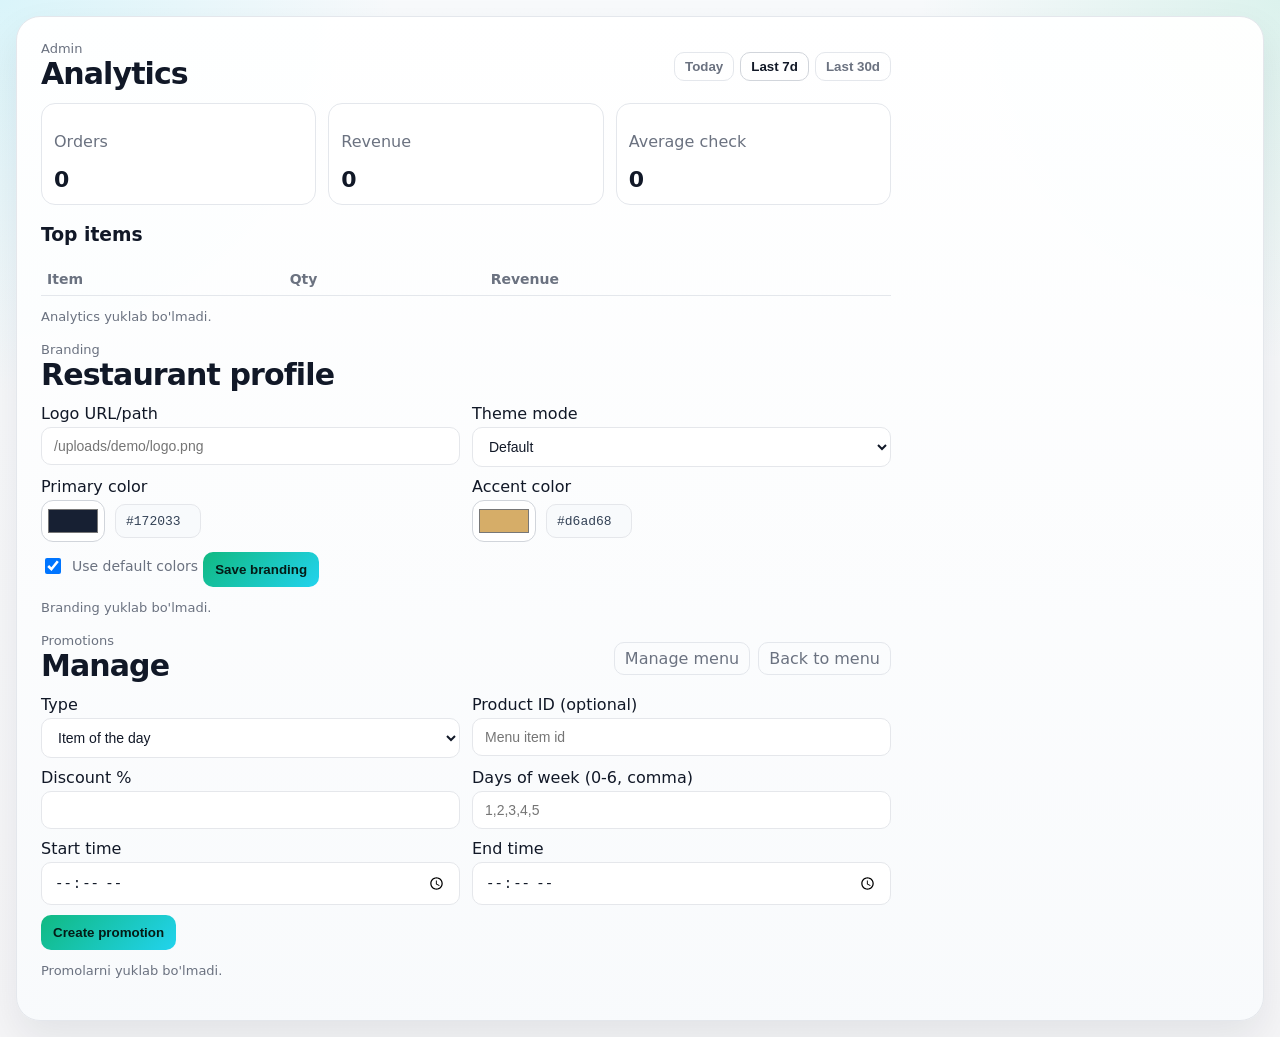
==== commit 101140a3: "Polish tenant branding dark theme visuals" ====
--- a/web/admin.html
+++ b/web/admin.html
@@ -76,11 +76,17 @@
           <div class="grid-two">
             <div class="field">
               <label for="brand-primary">Primary color</label>
-              <input id="brand-primary" type="color" value="#172033" />
+              <div class="color-control">
+                <input id="brand-primary" type="color" value="#172033" />
+                <span id="brand-primary-value" class="color-value">#172033</span>
+              </div>
             </div>
             <div class="field">
               <label for="brand-accent">Accent color</label>
-              <input id="brand-accent" type="color" value="#d6ad68" />
+              <div class="color-control">
+                <input id="brand-accent" type="color" value="#d6ad68" />
+                <span id="brand-accent-value" class="color-value">#d6ad68</span>
+              </div>
             </div>
           </div>
           <label class="checkbox-row">
@@ -181,6 +187,8 @@
     const brandLogo = document.getElementById("brand-logo");
     const brandPrimary = document.getElementById("brand-primary");
     const brandAccent = document.getElementById("brand-accent");
+    const brandPrimaryValue = document.getElementById("brand-primary-value");
+    const brandAccentValue = document.getElementById("brand-accent-value");
     const brandTheme = document.getElementById("brand-theme");
     const brandUseDefaultColors = document.getElementById("brand-use-default-colors");
 
@@ -354,9 +362,13 @@
       const disabled = brandUseDefaultColors.checked;
       brandPrimary.disabled = disabled;
       brandAccent.disabled = disabled;
+      brandPrimaryValue.textContent = brandPrimary.value;
+      brandAccentValue.textContent = brandAccent.value;
     }
 
     brandUseDefaultColors.addEventListener("change", syncBrandColorInputs);
+    brandPrimary.addEventListener("input", syncBrandColorInputs);
+    brandAccent.addEventListener("input", syncBrandColorInputs);
 
     brandingForm.addEventListener("submit", async (evt) => {
       evt.preventDefault();
--- a/static/style.css
+++ b/static/style.css
@@ -591,6 +591,37 @@
 .checkbox-row input {
   width: 16px;
   height: 16px;
+}
+.color-control {
+  display: grid;
+  grid-template-columns: 64px minmax(86px, max-content);
+  align-items: center;
+  gap: 10px;
+}
+.color-control input[type="color"] {
+  width: 64px;
+  height: 42px;
+  padding: 4px;
+  border-radius: 12px;
+  border: 1px solid #d1d5db;
+  background: #ffffff;
+  cursor: pointer;
+}
+.color-control input[type="color"]:disabled {
+  cursor: not-allowed;
+  opacity: 0.62;
+}
+.color-value {
+  min-height: 34px;
+  display: inline-flex;
+  align-items: center;
+  padding: 6px 10px;
+  border: 1px solid #e5e7eb;
+  border-radius: 10px;
+  background: #f8fafc;
+  color: #334155;
+  font-family: ui-monospace, SFMono-Regular, Menlo, Consolas, monospace;
+  font-size: 13px;
 }
 textarea { resize: vertical; min-height: 70px; }
 .muted { color: var(--muted); }
@@ -2070,6 +2101,33 @@
   --premium-muted: #cbd5e1;
 }
 
+body.public-menu-page.theme-dark .site-header,
+body.public-menu-page.theme-dark .trust-card,
+body.public-menu-page.theme-dark .menu-card,
+body.public-menu-page.theme-dark .menu-filters,
+body.public-menu-page.theme-dark .menu-error-state {
+  color: #151923;
+}
+
+body.public-menu-page.theme-dark .site-header .eyebrow,
+body.public-menu-page.theme-dark .site-header #site-title,
+body.public-menu-page.theme-dark .trust-card h3,
+body.public-menu-page.theme-dark .menu-item-title,
+body.public-menu-page.theme-dark .menu-error-state h3 {
+  color: #151923;
+}
+
+body.public-menu-page.theme-dark .trust-card p,
+body.public-menu-page.theme-dark .menu-card-desc,
+body.public-menu-page.theme-dark .menu-error-state,
+body.public-menu-page.theme-dark .menu-filter-pill {
+  color: #6f675d;
+}
+
+body.public-menu-page.theme-dark .menu-filter-pill.is-active {
+  color: #fff6e7;
+}
+
 body.public-menu-page .page {
   width: min(1220px, calc(100% - 36px));
   padding-top: 20px;
@@ -2633,9 +2691,44 @@
   }
 
   body.public-menu-page .site-header {
-    align-items: flex-start;
+    display: grid;
+    grid-template-columns: 1fr;
+    align-items: start;
     overflow: hidden;
-    gap: 10px;
+    gap: 12px;
+    padding: 12px;
+  }
+
+  body.public-menu-page .brand-block {
+    width: 100%;
+    grid-template-columns: auto minmax(0, 1fr);
+    column-gap: 9px;
+  }
+
+  body.public-menu-page .site-logo {
+    width: 38px;
+    height: 38px;
+    border-radius: 11px;
+  }
+
+  body.public-menu-page #site-title {
+    font-size: clamp(1.15rem, 6vw, 1.55rem);
+    line-height: 1.08;
+    letter-spacing: -0.015em;
+    overflow-wrap: anywhere;
+  }
+
+  body.public-menu-page .site-actions {
+    width: 100%;
+    justify-content: flex-start;
+    align-items: center;
+    gap: 7px;
+  }
+
+  body.public-menu-page .site-actions .ghost-btn {
+    min-height: 34px;
+    padding: 7px 10px;
+    font-size: 12px;
   }
 
   body.public-menu-page .hero {
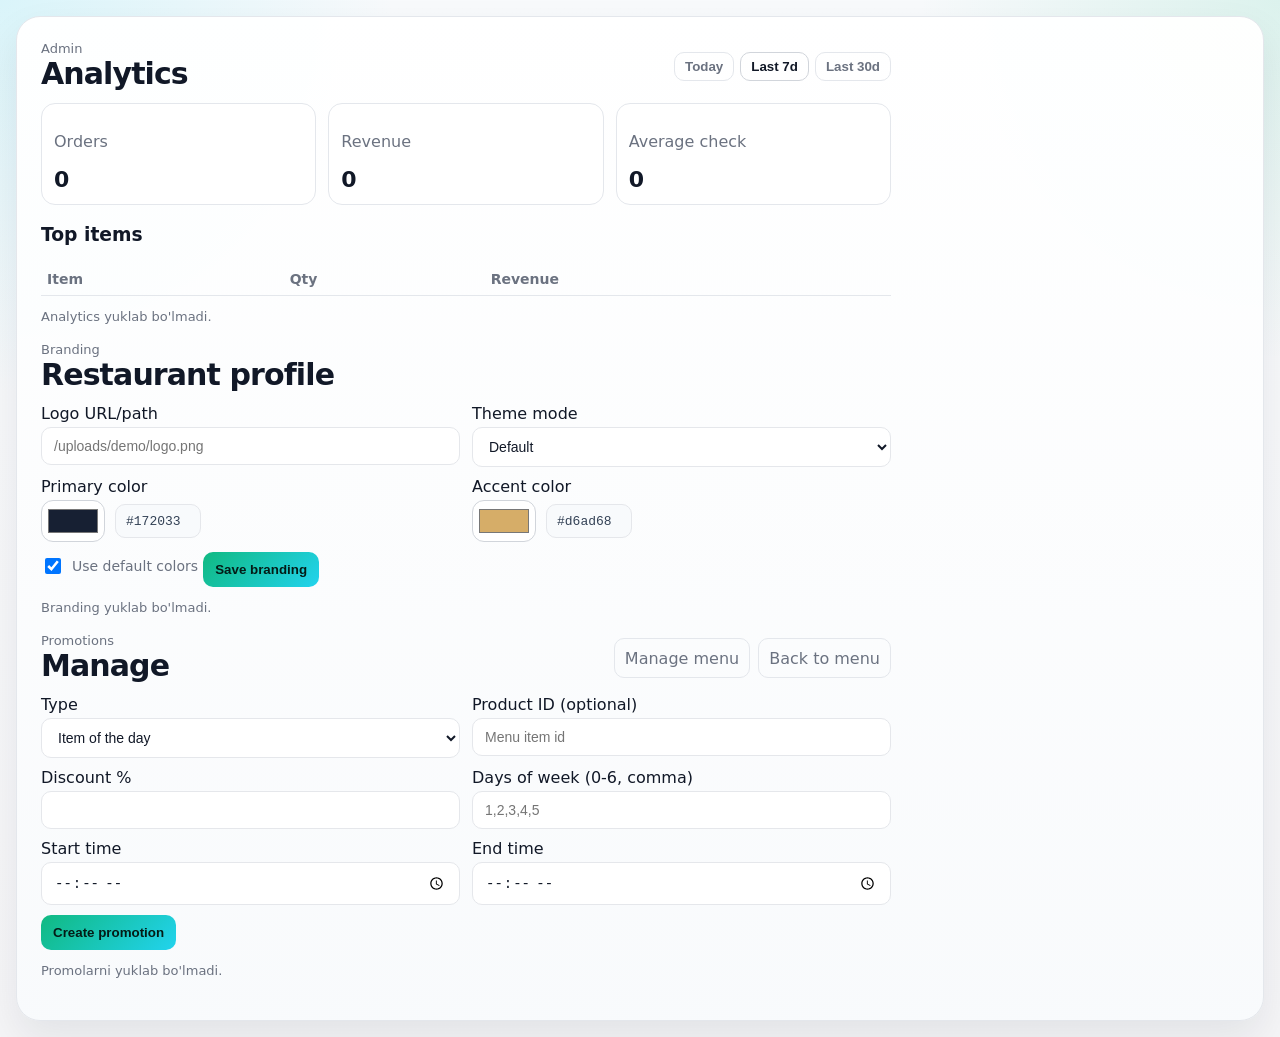
==== commit 22249133: "Complete security hardening patch" ====
--- a/web/admin.html
+++ b/web/admin.html
@@ -158,7 +158,8 @@
     const initialParams = new URLSearchParams(window.location.search);
     const adminToken = initialParams.get("admin_token");
     const tenantRequiredError = "Tenant slug required. Open page as /t/<slug>/admin";
-    const accessDeniedError = "Access denied.";
+    const accessDeniedError = "Access denied. Open the admin link from Telegram again or request a new admin login link.";
+    let adminAccessDenied = false;
 
     const tenantPath = (path) => {
       if (!tenantSlug) throw new Error(tenantRequiredError);
@@ -198,6 +199,20 @@
 
     const formatPrice = (n) => `${Number(n || 0).toLocaleString("ru-RU")} so'm`;
 
+    function showAdminAccessDenied() {
+      adminAccessDenied = true;
+      analyticsStatus.textContent = accessDeniedError;
+      brandingStatus.textContent = accessDeniedError;
+      promoStatus.textContent = accessDeniedError;
+      brandingForm.querySelectorAll("input, select, button").forEach((control) => {
+        control.disabled = true;
+      });
+      promoForm.querySelectorAll("input, select, button").forEach((control) => {
+        control.disabled = true;
+      });
+      promoList.innerHTML = "";
+    }
+
     function replaceUrlWithoutAdminToken() {
       const url = new URL(window.location.href);
       url.searchParams.delete("admin_token");
@@ -224,9 +239,7 @@
         body: JSON.stringify({ token: adminToken, slug: tenantSlug }),
       });
       if (!res.ok) {
-        analyticsStatus.textContent = accessDeniedError;
-        brandingStatus.textContent = accessDeniedError;
-        promoStatus.textContent = accessDeniedError;
+        showAdminAccessDenied();
         return false;
       }
       replaceUrlWithoutAdminToken();
@@ -243,7 +256,7 @@
         credentials: "include",
       });
       if (res.status === 401) {
-        analyticsStatus.textContent = accessDeniedError;
+        showAdminAccessDenied();
         return;
       }
       if (res.status === 403) {
@@ -261,7 +274,11 @@
       topItemsEl.innerHTML = "";
       (data.top_items || []).forEach((item) => {
         const row = document.createElement("tr");
-        row.innerHTML = `<td>${item.name}</td><td>${item.qty}</td><td>${formatPrice(item.revenue)}</td>`;
+        [item.name, item.qty, formatPrice(item.revenue)].forEach((value) => {
+          const cell = document.createElement("td");
+          cell.textContent = value ?? "";
+          row.appendChild(cell);
+        });
         topItemsEl.appendChild(row);
       });
     }
@@ -274,7 +291,7 @@
       }
       const res = await fetch(tenantPath("/api/admin/promotions"), { credentials: "include" });
       if (res.status === 401) {
-        promoStatus.textContent = accessDeniedError;
+        showAdminAccessDenied();
         return;
       }
       if (res.status === 403) {
@@ -298,14 +315,27 @@
       items.forEach((promo) => {
         const card = document.createElement("div");
         card.className = "orders-card";
-        card.innerHTML = `
-          <div class="orders-card-head">
-            <div><strong>#${promo.id}</strong> · ${promo.type}</div>
-            <span class="status-pill">${promo.is_active ? "Active" : "Inactive"}</span>
-          </div>
-          <div class="muted">Product: ${promo.product_id || "-"} | Discount: ${promo.discount_percent || 0}%</div>
-          <div class="muted">Time: ${promo.start_time || "-"} - ${promo.end_time || "-"} | Days: ${(promo.days_of_week || []).join(", ")}</div>
-        `;
+        const head = document.createElement("div");
+        head.className = "orders-card-head";
+        const title = document.createElement("div");
+        const strong = document.createElement("strong");
+        strong.textContent = `#${promo.id}`;
+        title.appendChild(strong);
+        title.appendChild(document.createTextNode(` · ${promo.type || ""}`));
+        const pill = document.createElement("span");
+        pill.className = "status-pill";
+        pill.textContent = promo.is_active ? "Active" : "Inactive";
+        head.appendChild(title);
+        head.appendChild(pill);
+        const product = document.createElement("div");
+        product.className = "muted";
+        product.textContent = `Product: ${promo.product_id || "-"} | Discount: ${promo.discount_percent || 0}%`;
+        const schedule = document.createElement("div");
+        schedule.className = "muted";
+        schedule.textContent = `Time: ${promo.start_time || "-"} - ${promo.end_time || "-"} | Days: ${(promo.days_of_week || []).join(", ")}`;
+        card.appendChild(head);
+        card.appendChild(product);
+        card.appendChild(schedule);
         const btn = document.createElement("button");
         btn.type = "button";
         btn.textContent = promo.is_active ? "Deactivate" : "Activate";
@@ -336,8 +366,15 @@
       }
     }
 
-    async function loadBranding() {
-      brandingStatus.textContent = "";
+    async function loadBranding(options = {}) {
+      const preserveStatus = Boolean(options.preserveStatus);
+      if (!preserveStatus) {
+        brandingStatus.textContent = "";
+      }
+      if (adminAccessDenied) {
+        brandingStatus.textContent = accessDeniedError;
+        return;
+      }
       if (!tenantSlug) {
         brandingStatus.textContent = tenantRequiredError;
         return;
@@ -391,7 +428,7 @@
         body: JSON.stringify(payload),
       });
       if (res.status === 401 || res.status === 403) {
-        brandingStatus.textContent = accessDeniedError;
+        showAdminAccessDenied();
         return;
       }
       if (!res.ok) {
@@ -400,7 +437,7 @@
         return;
       }
       brandingStatus.textContent = "Branding saqlandi.";
-      await loadBranding();
+      await loadBranding({ preserveStatus: true });
     });
 
     promoForm.addEventListener("submit", async (evt) => {
@@ -435,7 +472,7 @@
         body: JSON.stringify(payload),
       });
       if (res.status === 401) {
-        promoStatus.textContent = accessDeniedError;
+        showAdminAccessDenied();
         return;
       }
       if (!res.ok) {
@@ -462,6 +499,9 @@
       }
       await loadBranding();
       await loadAnalytics("7d");
+      if (adminAccessDenied) {
+        return;
+      }
       await loadPromotions();
     }
 
--- a/static/style.css
+++ b/static/style.css
@@ -470,6 +470,10 @@
   color: #e2e8f0;
   border-color: rgba(148, 163, 184, 0.32);
   background: rgba(255, 255, 255, 0.04);
+  min-height: 40px;
+  display: inline-flex;
+  align-items: center;
+  justify-content: center;
 }
 .mobile-cart-close {
   display: none;
@@ -480,6 +484,24 @@
   border-radius: 14px;
   padding: 12px;
   background: linear-gradient(180deg, rgba(255,255,255,0.08) 0%, rgba(255,255,255,0.04) 100%);
+}
+#cart-empty {
+  line-height: 1.5;
+}
+#cart-empty.is-success,
+#cart-empty.is-error {
+  padding: 12px;
+  border-radius: 12px;
+}
+#cart-empty.is-success {
+  color: #bbf7d0;
+  background: rgba(22, 163, 74, 0.16);
+  border: 1px solid rgba(34, 197, 94, 0.28);
+}
+#cart-empty.is-error {
+  color: #fecaca;
+  background: rgba(220, 38, 38, 0.14);
+  border: 1px solid rgba(248, 113, 113, 0.24);
 }
 .cart-list { margin: 0; padding: 0; list-style: none; display: flex; flex-direction: column; gap: 8px; }
 .cart-item {
@@ -533,8 +555,8 @@
   box-shadow: none;
 }
 .cart-qty-btn {
-  width: 32px;
-  height: 32px;
+  width: 40px;
+  height: 40px;
   padding: 0;
   border-radius: 999px;
   background: #ffffff;
@@ -549,6 +571,8 @@
 .cart-remove-btn {
   background: #fff1f2;
   color: #dc2626;
+  min-width: 40px;
+  min-height: 40px;
   padding: 8px 12px;
   border-radius: 999px;
   border: 1px solid #fecdd3;
@@ -858,6 +882,34 @@
   gap: 8px;
   flex-wrap: wrap;
 }
+.inline-actions button,
+.menu-form-actions button,
+.inline-form-row button,
+.menu-admin-nav .ghost-btn,
+.menu-table-toolbar button,
+.upload-row button {
+  min-height: 40px;
+}
+.admin-access-denied-panel {
+  border: 1px solid #fecaca;
+  border-radius: 16px;
+  padding: 18px;
+  background: #fff5f5;
+  color: #7f1d1d;
+}
+.admin-access-denied-panel h3 {
+  margin: 0 0 6px;
+  color: #7f1d1d;
+}
+.admin-access-denied-panel p {
+  margin: 0;
+  line-height: 1.5;
+}
+.menu-admin-shell.is-access-denied .menu-admin-form-panel,
+.menu-admin-shell.is-access-denied .menu-table-wrap,
+.menu-admin-shell.is-access-denied .menu-table-toolbar {
+  display: none;
+}
 .image-thumb {
   width: 68px;
   height: 68px;
@@ -887,6 +939,40 @@
 .empty-state.compact {
   margin-top: 0;
   padding: 14px;
+}
+.first-run-panel {
+  margin-bottom: 14px;
+}
+.first-run-list {
+  margin: 12px 0 0;
+  padding: 0;
+  list-style: none;
+  display: grid;
+  gap: 8px;
+}
+.first-run-list li {
+  display: flex;
+  align-items: center;
+  gap: 8px;
+  color: var(--muted);
+}
+.first-run-list li.is-done {
+  color: #047857;
+}
+.check-mark {
+  width: 22px;
+  height: 22px;
+  border-radius: 999px;
+  display: inline-grid;
+  place-items: center;
+  flex: 0 0 22px;
+  background: #eef2ff;
+  color: #334155;
+  font-weight: 800;
+}
+.first-run-list li.is-done .check-mark {
+  background: var(--pill-green);
+  color: #047857;
 }
 .cart-toast {
   position: fixed;
@@ -1701,6 +1787,10 @@
   gap: 12px;
 }
 
+body.public-menu-page .cart-form[hidden] {
+  display: none !important;
+}
+
 body.public-menu-page .cart-pane .form {
   display: grid;
   gap: 10px;
@@ -1856,13 +1946,13 @@
 }
 
 body.public-menu-page .cart-qty-btn {
-  width: 28px;
-  height: 28px;
+  width: 42px;
+  height: 42px;
 }
 
 body.public-menu-page .cart-remove-btn {
-  width: 28px;
-  height: 28px;
+  min-width: 42px;
+  min-height: 42px;
   padding: 0;
   font-size: 16px;
   line-height: 1;
@@ -1912,6 +2002,7 @@
 
 body.public-menu-page .mobile-cart-close {
   display: inline-flex;
+  min-height: 44px;
 }
 
 @media (max-width: 1024px) {
@@ -2905,6 +2996,7 @@
   body.public-menu-page .cart-head-actions .ghost-btn {
     flex: 1 1 0;
     justify-content: center;
+    min-height: 44px;
   }
 
   body.public-menu-page .cart-items {
